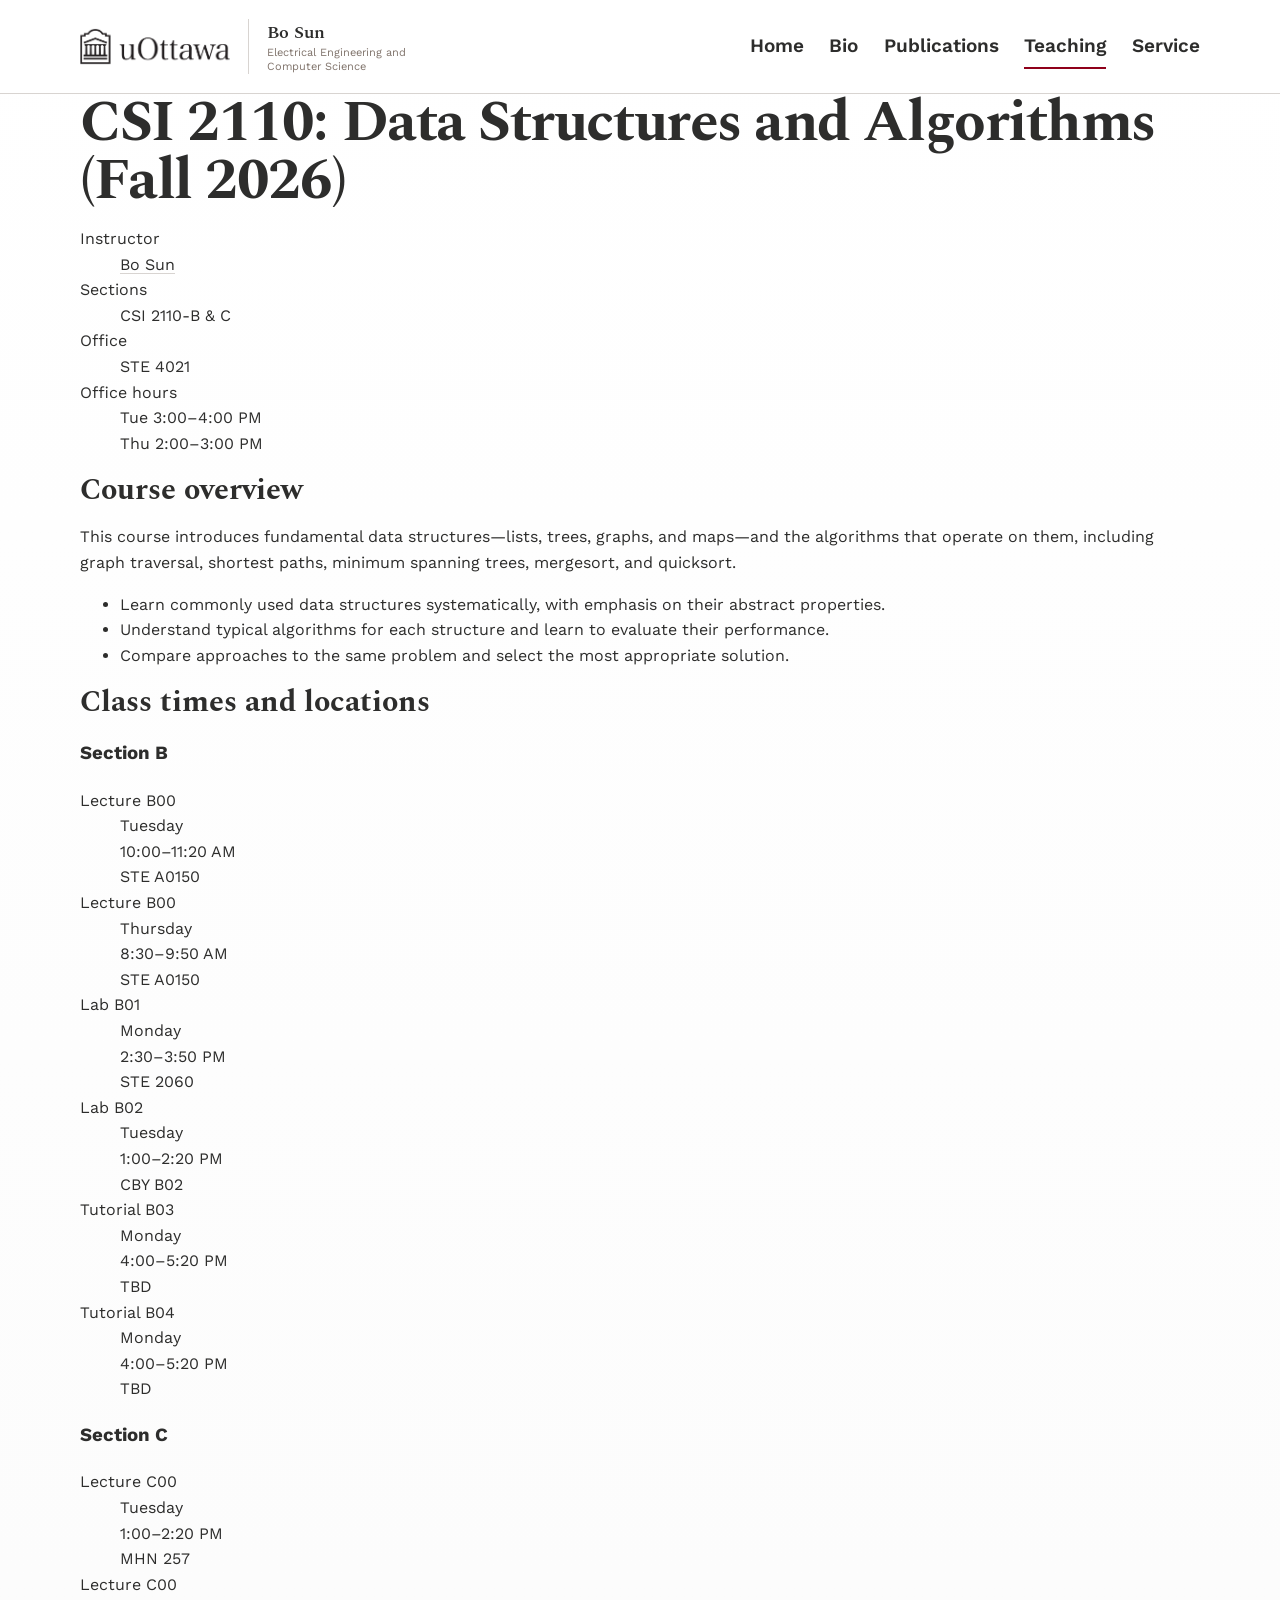
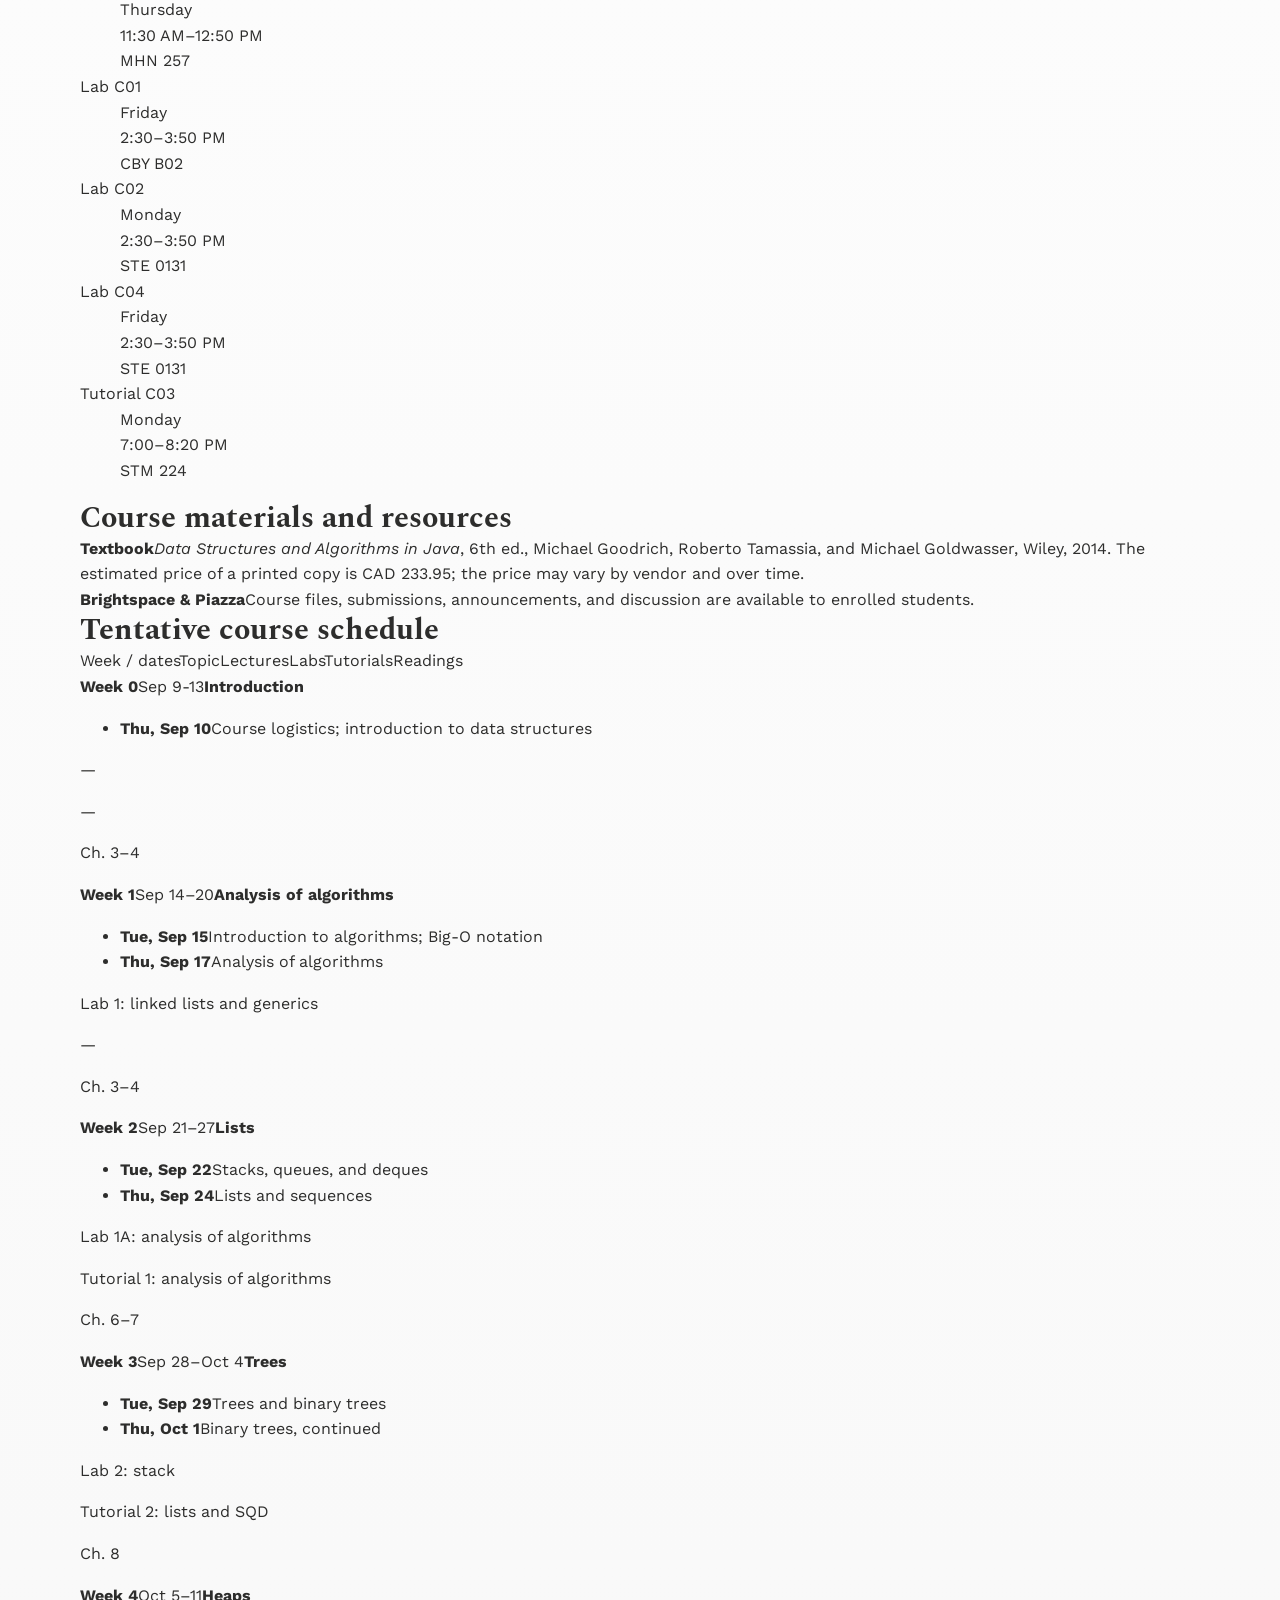
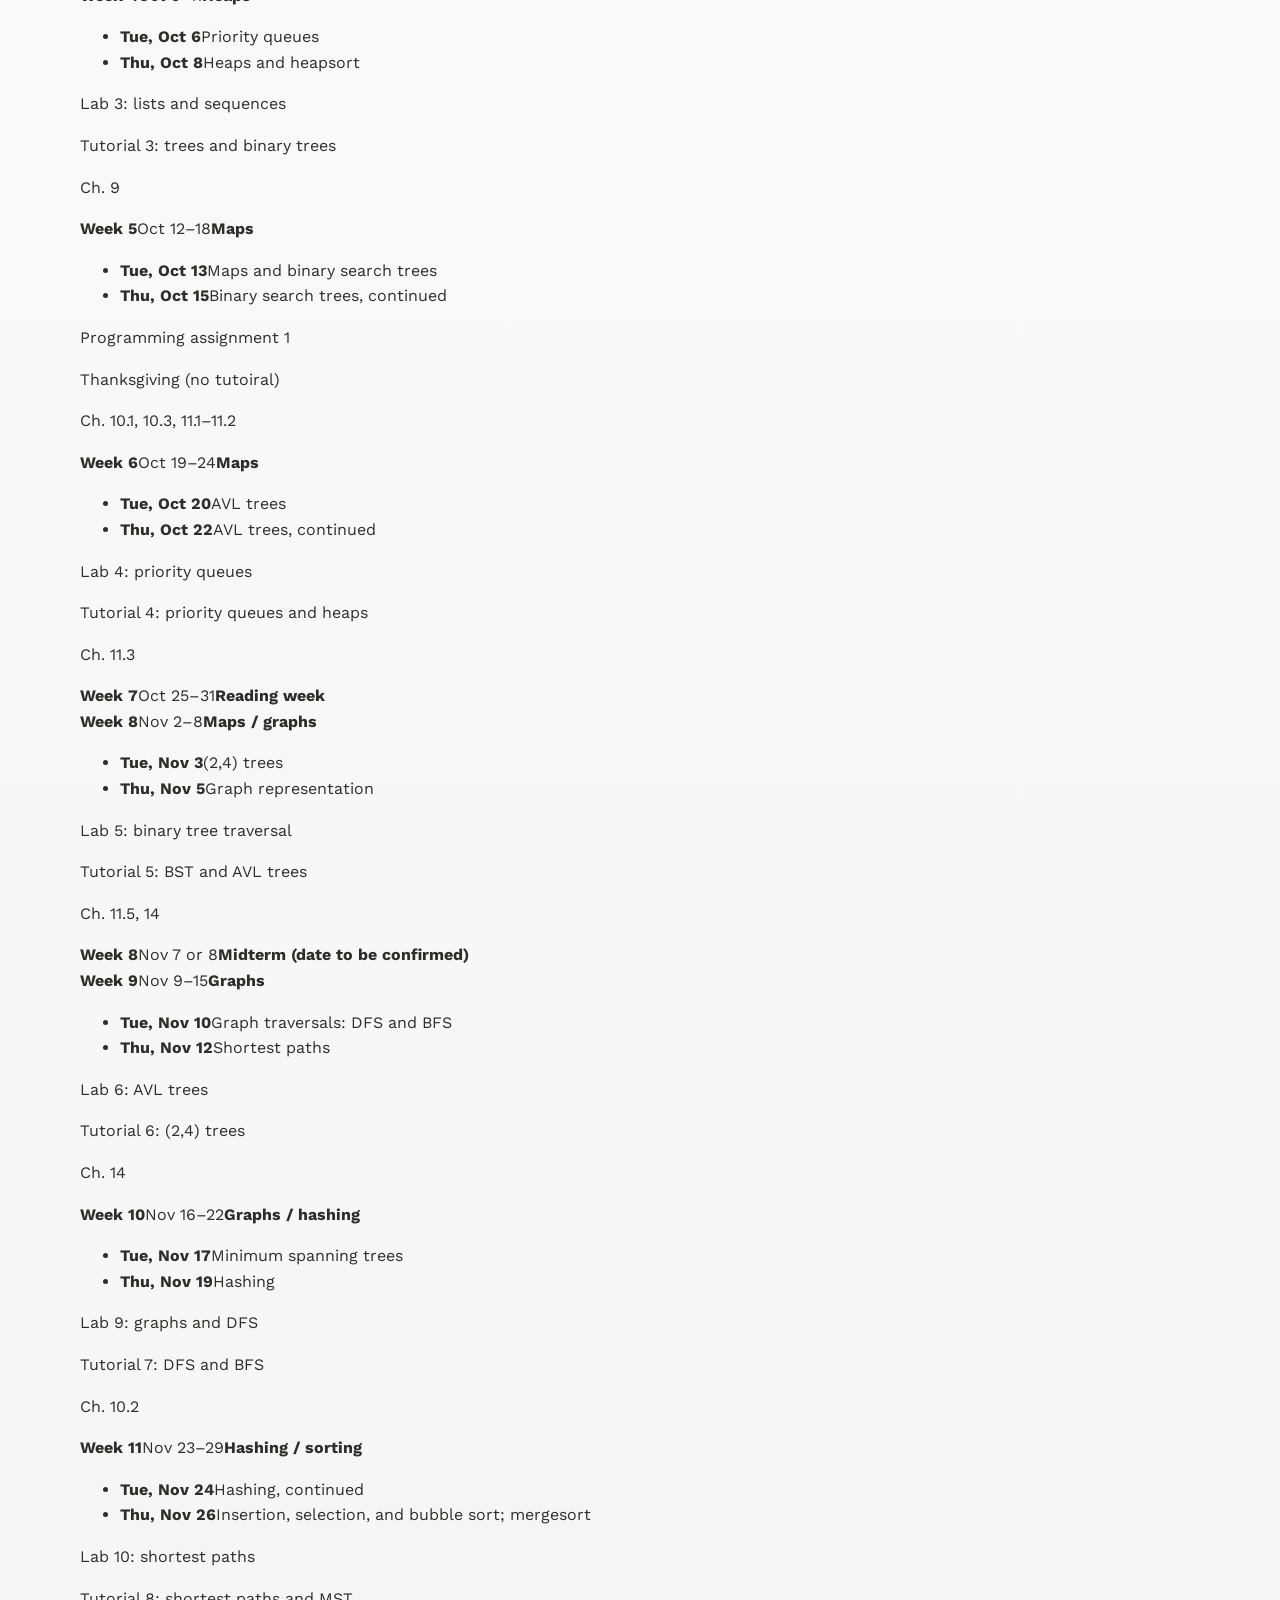
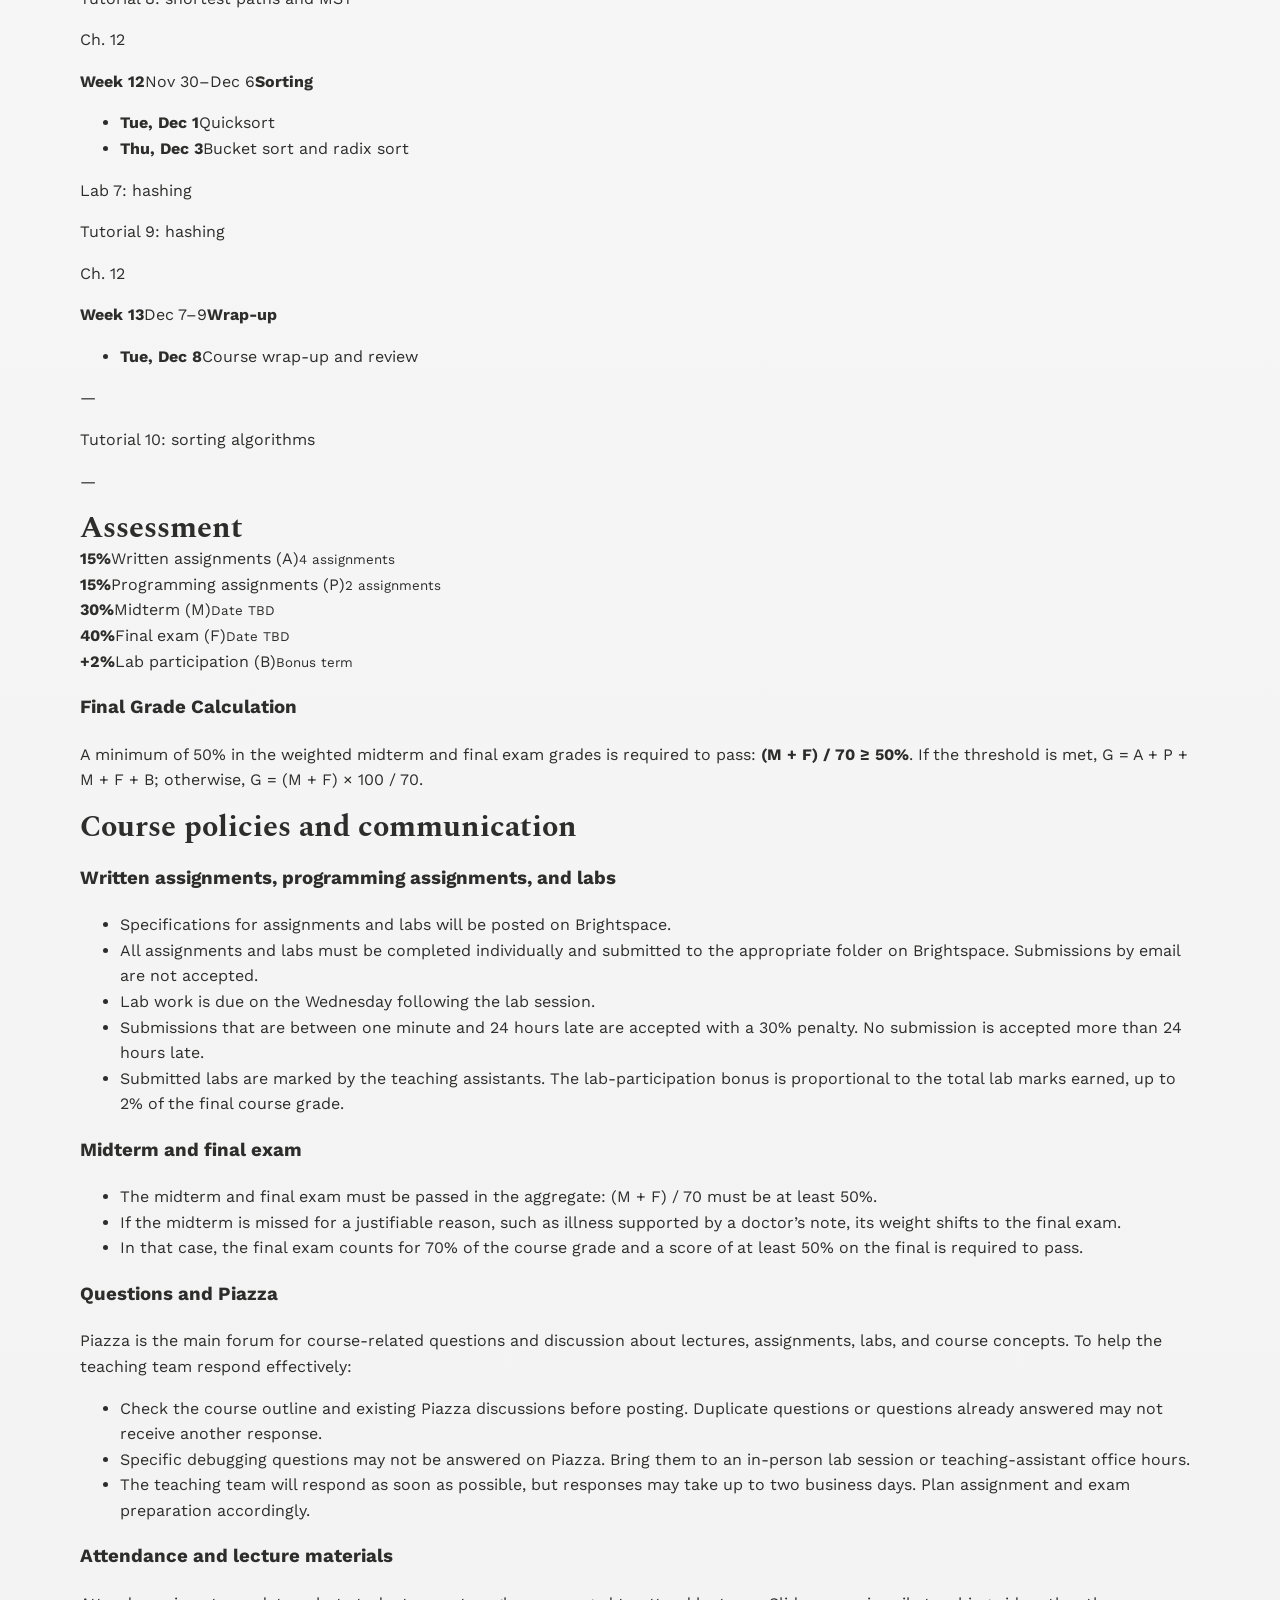
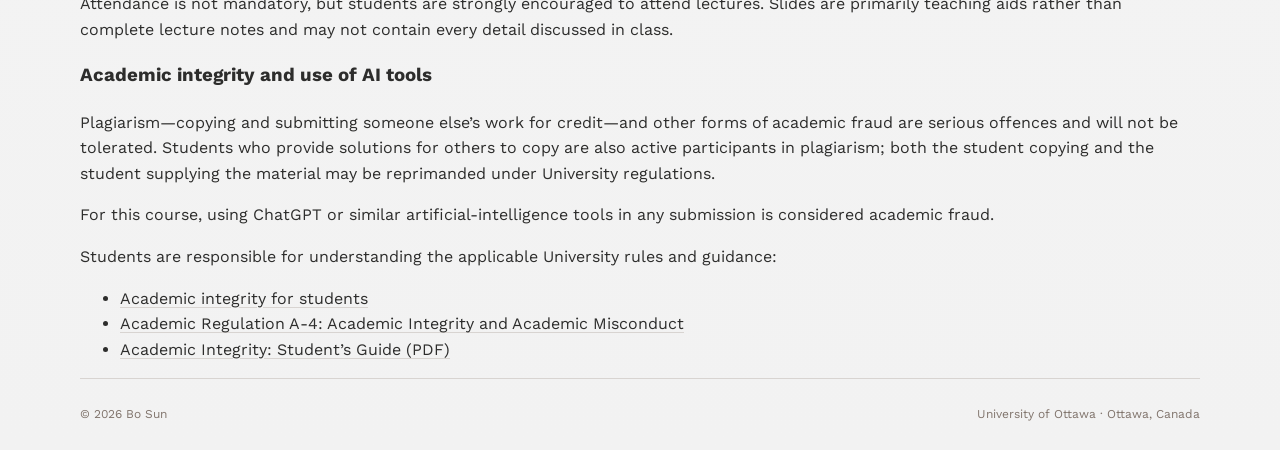
==== csi2110-fall-2026.html @ 967cd63d "course update" ====
<!doctype html>
<html lang="en">
<head>
  <meta charset="utf-8"><meta name="viewport" content="width=device-width, initial-scale=1">
  <meta name="description" content="Course syllabus and schedule for CSI 2110: Data Structures and Algorithms, Fall 2026, taught by Bo Sun at the University of Ottawa.">
  <title>CSI 2110 — Fall 2026 | Bo Sun</title><link rel="stylesheet" href="site.css"><script src="site.js" defer></script>
</head>
<body>
  <a class="skip-link" href="#main">Skip to content</a>
  <header class="site-header">
    <a class="identity" href="index.html" aria-label="Bo Sun homepage"><img class="university-logo" src="image/uottawa-logo.png" alt="University of Ottawa"><span class="identity-text"><strong>Bo Sun</strong><span>Electrical Engineering and Computer Science</span></span></a>
    <button class="menu-toggle" type="button" aria-expanded="false" aria-controls="site-nav"><span></span><span></span><span class="sr-only">Toggle navigation</span></button>
    <nav id="site-nav" aria-label="Main navigation"><a href="index.html">Home</a><a href="bio.html">Bio</a><a href="publications.html">Publications</a><a class="current" href="teaching.html">Teaching</a><a href="service.html">Service</a></nav>
  </header>
  <main id="main" class="course-page">
    <header class="course-hero">
      <div><h1>CSI 2110: Data Structures and Algorithms (Fall 2026)</h1></div>
      <dl class="course-facts"><div><dt>Instructor</dt><dd><a href="mailto:bo.sun@uottawa.ca">Bo Sun</a></dd></div><div><dt>Sections</dt><dd>CSI 2110-B &amp; C</dd></div><div><dt>Office</dt><dd>STE 4021</dd></div><div><dt>Office hours</dt><dd>Tue 3:00–4:00 PM<br>Thu 2:00–3:00 PM</dd></div></dl>
    </header>
    <div class="course-layout">
      <div class="course-content">
        <section id="overview" class="syllabus-section"><h2>Course overview</h2><p>This course introduces fundamental data structures—lists, trees, graphs, and maps—and the algorithms that operate on them, including graph traversal, shortest paths, minimum spanning trees, mergesort, and quicksort.</p><ul class="course-outcomes"><li>Learn commonly used data structures systematically, with emphasis on their abstract properties.</li><li>Understand typical algorithms for each structure and learn to evaluate their performance.</li><li>Compare approaches to the same problem and select the most appropriate solution.</li></ul></section>
        <section id="meetings" class="syllabus-section"><h2>Class times and locations</h2><div class="meeting-list">
          <article><h3>Section B</h3><dl>
            <div><dt>Lecture B00</dt><dd>Tuesday</dd><dd>10:00–11:20 AM</dd><dd>STE A0150</dd></div>
            <div><dt>Lecture B00</dt><dd>Thursday</dd><dd>8:30–9:50 AM</dd><dd>STE A0150</dd></div>
            <div><dt>Lab B01</dt><dd>Monday</dd><dd>2:30–3:50 PM</dd><dd>STE 2060</dd></div>
            <div><dt>Lab B02</dt><dd>Tuesday</dd><dd>1:00–2:20 PM</dd><dd>CBY B02</dd></div>
            <div><dt>Tutorial B03</dt><dd>Monday</dd><dd>4:00–5:20 PM</dd><dd>TBD</dd></div>
            <div><dt>Tutorial B04</dt><dd>Monday</dd><dd>4:00–5:20 PM</dd><dd>TBD</dd></div>
          </dl></article>
          <article><h3>Section C</h3><dl>
            <div><dt>Lecture C00</dt><dd>Tuesday</dd><dd>1:00–2:20 PM</dd><dd>MHN 257</dd></div>
            <div><dt>Lecture C00</dt><dd>Thursday</dd><dd>11:30 AM–12:50 PM</dd><dd>MHN 257</dd></div>
            <div><dt>Lab C01</dt><dd>Friday</dd><dd>2:30–3:50 PM</dd><dd>CBY B02</dd></div>
            <div><dt>Lab C02</dt><dd>Monday</dd><dd>2:30–3:50 PM</dd><dd>STE 0131</dd></div>
            <div><dt>Lab C04</dt><dd>Friday</dd><dd>2:30–3:50 PM</dd><dd>STE 0131</dd></div>
            <div><dt>Tutorial C03</dt><dd>Monday</dd><dd>7:00–8:20 PM</dd><dd>STM 224</dd></div>
          </dl></article>
        </div></section>
        <section id="resources" class="syllabus-section resource-section"><h2>Course materials and resources</h2><div class="resource-cards"><div><strong>Textbook</strong><span><em>Data Structures and Algorithms in Java</em>, 6th ed., Michael Goodrich, Roberto Tamassia, and Michael Goldwasser, Wiley, 2014. The estimated price of a printed copy is CAD 233.95; the price may vary by vendor and over time.</span></div><div><strong>Brightspace &amp; Piazza</strong><span>Course files, submissions, announcements, and discussion are available to enrolled students.</span></div></div></section>
        <section id="schedule" class="syllabus-section"><h2>Tentative course schedule</h2><div class="schedule-table" role="table" aria-label="Tentative course schedule">
          <div class="schedule-head" role="row"><span>Week / dates</span><span>Topic</span><span>Lectures</span><span>Labs</span><span>Tutorials</span><span>Readings</span></div>
          <div class="schedule-row"><time><strong>Week 0</strong>Sep 9-13</time><strong>Introduction</strong><ul class="lecture-list"><li><b>Thu, Sep 10</b>Course logistics; introduction to data structures</li></ul><p>—</p><p>—</p><p>Ch. 3–4</p></div>
          <div class="schedule-row"><time><strong>Week 1</strong>Sep 14–20</time><strong>Analysis of algorithms</strong><ul class="lecture-list"><li><b>Tue, Sep 15</b>Introduction to algorithms; Big-O notation</li><li><b>Thu, Sep 17</b>Analysis of algorithms</li></ul><p>Lab 1: linked lists and generics</p><p>—</p><p>Ch. 3–4</p></div>
          <div class="schedule-row"><time><strong>Week 2</strong>Sep 21–27</time><strong>Lists</strong><ul class="lecture-list"><li><b>Tue, Sep 22</b>Stacks, queues, and deques</li><li><b>Thu, Sep 24</b>Lists and sequences</li></ul><p>Lab 1A: analysis of algorithms</p><p>Tutorial 1: analysis of algorithms</p><p>Ch. 6–7</p></div>
          <div class="schedule-row"><time><strong>Week 3</strong>Sep 28–Oct 4</time><strong>Trees</strong><ul class="lecture-list"><li><b>Tue, Sep 29</b>Trees and binary trees</li><li><b>Thu, Oct 1</b>Binary trees, continued</li></ul><p>Lab 2: stack</p><p>Tutorial 2: lists and SQD</p><p>Ch. 8</p></div>
          <div class="schedule-row"><time><strong>Week 4</strong>Oct 5–11</time><strong>Heaps</strong><ul class="lecture-list"><li><b>Tue, Oct 6</b>Priority queues</li><li><b>Thu, Oct 8</b>Heaps and heapsort</li></ul><p>Lab 3: lists and sequences</p><p>Tutorial 3: trees and binary trees</p><p>Ch. 9</p></div>
          <div class="schedule-row"><time><strong>Week 5</strong>Oct 12–18</time><strong>Maps</strong><ul class="lecture-list"><li><b>Tue, Oct 13</b>Maps and binary search trees</li><li><b>Thu, Oct 15</b>Binary search trees, continued</li></ul><p>Programming assignment 1</p><p class="holiday">Thanksgiving (no tutoiral)</p><p>Ch. 10.1, 10.3, 11.1–11.2</p></div>
          <div class="schedule-row"><time><strong>Week 6</strong>Oct 19–24</time><strong>Maps</strong><ul class="lecture-list"><li><b>Tue, Oct 20</b>AVL trees</li><li><b>Thu, Oct 22</b>AVL trees, continued</li></ul><p>Lab 4: priority queues</p><p>Tutorial 4: priority queues and heaps</p><p>Ch. 11.3</p></div>
          <div class="schedule-break"><span><strong>Week 7</strong>Oct 25–31</span><strong>Reading week</strong></div>
          <div class="schedule-row"><time><strong>Week 8</strong>Nov 2–8</time><strong>Maps / graphs</strong><ul class="lecture-list"><li><b>Tue, Nov 3</b>(2,4) trees</li><li><b>Thu, Nov 5</b>Graph representation</li></ul><p>Lab 5: binary tree traversal</p><p>Tutorial 5: BST and AVL trees</p><p>Ch. 11.5, 14</p></div>
          <div class="schedule-break assessment-break"><span><strong>Week 8</strong>Nov 7 or 8</span><strong>Midterm (date to be confirmed)</strong></div>
          <div class="schedule-row"><time><strong>Week 9</strong>Nov 9–15</time><strong>Graphs</strong><ul class="lecture-list"><li><b>Tue, Nov 10</b>Graph traversals: DFS and BFS</li><li><b>Thu, Nov 12</b>Shortest paths</li></ul><p>Lab 6: AVL trees</p><p>Tutorial 6: (2,4) trees</p><p>Ch. 14</p></div>
          <div class="schedule-row"><time><strong>Week 10</strong>Nov 16–22</time><strong>Graphs / hashing</strong><ul class="lecture-list"><li><b>Tue, Nov 17</b>Minimum spanning trees</li><li><b>Thu, Nov 19</b>Hashing</li></ul><p>Lab 9: graphs and DFS</p><p>Tutorial 7: DFS and BFS</p><p>Ch. 10.2</p></div>
          <div class="schedule-row"><time><strong>Week 11</strong>Nov 23–29</time><strong>Hashing / sorting</strong><ul class="lecture-list"><li><b>Tue, Nov 24</b>Hashing, continued</li><li><b>Thu, Nov 26</b>Insertion, selection, and bubble sort; mergesort</li></ul><p>Lab 10: shortest paths</p><p>Tutorial 8: shortest paths and MST</p><p>Ch. 12</p></div>
          <div class="schedule-row"><time><strong>Week 12</strong>Nov 30–Dec 6</time><strong>Sorting</strong><ul class="lecture-list"><li><b>Tue, Dec 1</b>Quicksort</li><li><b>Thu, Dec 3</b>Bucket sort and radix sort</li></ul><p>Lab 7: hashing</p><p>Tutorial 9: hashing</p><p>Ch. 12</p></div>
          <div class="schedule-row"><time><strong>Week 13</strong>Dec 7–9</time><strong>Wrap-up</strong><ul class="lecture-list"><li><b>Tue, Dec 8</b>Course wrap-up and review</li></ul><p>—</p><p>Tutorial 10: sorting algorithms</p><p>—</p></div>
        </div></section>
        <section id="assessment" class="syllabus-section"><h2>Assessment</h2><div class="grade-grid"><div><strong>15%</strong><span>Written assignments (A)</span><small>4 assignments</small></div><div><strong>15%</strong><span>Programming assignments (P)</span><small>2 assignments</small></div><div><strong>30%</strong><span>Midterm (M)</span><small>Date TBD</small></div><div><strong>40%</strong><span>Final exam (F)</span><small>Date TBD</small></div><div class="bonus"><strong>+2%</strong><span>Lab participation (B)</span><small>Bonus term</small></div></div><div class="callout"><h3>Final Grade Calculation</h3><p>A minimum of 50% in the weighted midterm and final exam grades is required to pass: <strong>(M + F) / 70 ≥ 50%</strong>. If the threshold is met, G = A + P + M + F + B; otherwise, G = (M + F) × 100 / 70.</p></div></section>
        <section id="policies" class="syllabus-section"><h2>Course policies and communication</h2><div class="policy-list">
          <div><h3>Written assignments, programming assignments, and labs</h3><ul><li>Specifications for assignments and labs will be posted on Brightspace.</li><li>All assignments and labs must be completed individually and submitted to the appropriate folder on Brightspace. Submissions by email are not accepted.</li><li>Lab work is due on the Wednesday following the lab session.</li><li>Submissions that are between one minute and 24 hours late are accepted with a 30% penalty. No submission is accepted more than 24 hours late.</li><li>Submitted labs are marked by the teaching assistants. The lab-participation bonus is proportional to the total lab marks earned, up to 2% of the final course grade.</li></ul></div>
          <div><h3>Midterm and final exam</h3><ul><li>The midterm and final exam must be passed in the aggregate: (M + F) / 70 must be at least 50%.</li><li>If the midterm is missed for a justifiable reason, such as illness supported by a doctor’s note, its weight shifts to the final exam.</li><li>In that case, the final exam counts for 70% of the course grade and a score of at least 50% on the final is required to pass.</li></ul></div>
          <div><h3>Questions and Piazza</h3><p>Piazza is the main forum for course-related questions and discussion about lectures, assignments, labs, and course concepts. To help the teaching team respond effectively:</p><ul><li>Check the course outline and existing Piazza discussions before posting. Duplicate questions or questions already answered may not receive another response.</li><li>Specific debugging questions may not be answered on Piazza. Bring them to an in-person lab session or teaching-assistant office hours.</li><li>The teaching team will respond as soon as possible, but responses may take up to two business days. Plan assignment and exam preparation accordingly.</li></ul></div>
          <div><h3>Attendance and lecture materials</h3><p>Attendance is not mandatory, but students are strongly encouraged to attend lectures. Slides are primarily teaching aids rather than complete lecture notes and may not contain every detail discussed in class.</p></div>
          <div><h3>Academic integrity and use of AI tools</h3><p>Plagiarism—copying and submitting someone else’s work for credit—and other forms of academic fraud are serious offences and will not be tolerated. Students who provide solutions for others to copy are also active participants in plagiarism; both the student copying and the student supplying the material may be reprimanded under University regulations.</p><p>For this course, using ChatGPT or similar artificial-intelligence tools in any submission is considered academic fraud.</p><p>Students are responsible for understanding the applicable University rules and guidance:</p><ul class="policy-links"><li><a href="https://www.uottawa.ca/study/academic-integrity">Academic integrity for students</a></li><li><a href="https://www.uottawa.ca/about-us/leadership-governance/policies-regulations/a-4-academic-integrity-academic-misconduct">Academic Regulation A-4: Academic Integrity and Academic Misconduct</a></li><li><a href="https://www.uottawa.ca/faculty-law/sites/g/files/bhrskd406/files/2022-06/academic-integrity-students-guide.pdf">Academic Integrity: Student’s Guide (PDF)</a></li></ul></div>
        </div></section>
      </div>
    </div>
  </main>
  <footer><p>&copy; <span id="year">2026</span> Bo Sun</p><p>University of Ottawa &middot; Ottawa, Canada</p></footer>
</body></html>
---- site.css ----
@import url('https://fonts.googleapis.com/css2?family=Spectral:wght@500;600&family=Work+Sans:wght@400;500;600;700&display=swap');

:root {
  --garnet: #8f001a;
  --garnet-dark: #6f0014;
  --charcoal: #2d2d2c;
  --warm-grey: #80746c;
  --polar-grey: #f2f2f2;
  --line: #d8d4d1;
  --paper: #ffffff;
  --max: 1120px;
  --sans: "Work Sans", Arial, sans-serif;
  --serif: "Spectral", Georgia, serif;
}

* { box-sizing: border-box; }
html { scroll-behavior: smooth; }
body { margin: 0; color: var(--charcoal); background: linear-gradient(180deg, #fff 0%, var(--polar-grey) 100%); font: 400 16px/1.6 var(--sans); }
a { color: var(--garnet); text-underline-offset: 3px; }
main a, footer a { color: inherit; text-decoration-color: var(--line); transition: color .16s, text-decoration-color .16s; }
main a:hover, main a:focus-visible, footer a:hover, footer a:focus-visible { color: var(--garnet); text-decoration-color: var(--garnet); }
img { display: block; max-width: 100%; }
.sr-only { position: absolute; width: 1px; height: 1px; margin: -1px; overflow: hidden; clip: rect(0,0,0,0); white-space: nowrap; }
.skip-link { position: fixed; z-index: 100; top: -100px; left: 16px; padding: 10px 16px; color: white; background: var(--charcoal); }
.skip-link:focus { top: 16px; }

.site-header { position: relative; min-height: 94px; padding: 0 max(22px, calc((100% - var(--max)) / 2)); display: flex; align-items: center; justify-content: space-between; gap: 34px; background: var(--paper); border-bottom: 1px solid var(--line); }
.identity { min-width: 310px; display: flex; align-items: center; gap: 18px; color: var(--charcoal); text-decoration: none; }
.university-logo { width: 150px; height: auto; flex: 0 0 150px; }
.identity-text { padding-left: 18px; display: flex; flex-direction: column; line-height: 1.25; border-left: 1px solid var(--line); }
.identity-text strong { font: 600 18px var(--serif); }
.identity-text span { max-width: 190px; color: var(--warm-grey); font-size: 11px; }
nav { display: flex; align-items: center; gap: clamp(16px, 2vw, 30px); }
nav a { position: relative; padding: 9px 0; color: var(--charcoal); font-size: 19px; font-weight: 600; text-decoration: none; white-space: nowrap; }
nav a::after { position: absolute; right: 0; bottom: 2px; left: 0; height: 2px; content: ""; background: var(--garnet); transform: scaleX(0); transition: transform .18s ease; }
nav a:hover::after, nav a:focus-visible::after, nav a.current::after { transform: scaleX(1); }
.menu-toggle { display: none; border: 0; background: transparent; }
.menu-toggle > span:not(.sr-only) { display: block; width: 25px; height: 2px; margin: 7px 0; background: var(--charcoal); transition: transform .18s; }

main { width: min(var(--max), calc(100% - 44px)); margin: auto; }
.profile-section { padding: clamp(40px, 5.5vw, 58px) 0 44px; display: grid; grid-template-columns: minmax(240px, .72fr) minmax(360px, 1.28fr); gap: clamp(34px, 5vw, 60px); align-items: center; }
.profile-photo-wrap { width: 76%; max-width: 285px; margin: auto; aspect-ratio: 4/5; overflow: hidden; border-radius: 8px; box-shadow: 0 18px 36px rgba(45,45,44,.14); }
.profile-photo { width: 100%; height: 100%; object-fit: cover; object-position: 50% 32%; }
.eyebrow { margin: 0 0 8px; color: var(--garnet); font-size: 12px; font-weight: 700; letter-spacing: .09em; text-transform: uppercase; }
h1, h2, h3, p { overflow-wrap: break-word; }
h1, h2 { color: var(--charcoal); font-family: var(--serif); }
h1 { margin: 0; font-size: clamp(42px, 5vw, 58px); line-height: 1; letter-spacing: -.025em; }
.profile-intro h1 { font-size: 34px; line-height: 1.2; }
.role { margin: 16px 0 24px; color: var(--charcoal); font-size: 19px; font-weight: 600; line-height: 1.45; }
.affiliation-extra { display: block; margin-top: 8px; }
.profile-intro > p:not(.eyebrow):not(.role) { max-width: 680px; margin: 0 0 14px; color: #4e5351; font-size: 17px; }
.profile-links { display: grid; gap: 8px; font-size: 18px; font-weight: 600; line-height: 1.45; }
.profile-detail { display: grid; grid-template-columns: 138px minmax(0, 1fr); align-items: baseline; gap: 12px; color: var(--charcoal); }
.profile-detail strong { color: inherit; font-size: inherit; font-weight: inherit; letter-spacing: normal; text-transform: none; }
.scholar-link { font-weight: inherit; white-space: nowrap; }
.email-text { color: var(--warm-grey); }

.home-section { padding: 38px 0 42px; border-top: 1px solid var(--line); }
.section-title-row { margin-bottom: 22px; display: flex; align-items: flex-end; justify-content: space-between; gap: 24px; }
h2 { margin: 0; font-size: clamp(24px, 2.5vw, 30px); line-height: 1.2; }
.section-lede { max-width: 760px; margin: 12px 0 0; color: #4e5351; font-size: 17px; }
.section-more { font-size: 14px; font-weight: 600; white-space: nowrap; }
.research-summary { max-width: 860px; color: #4e5351; font-size: 17px; }
.research-summary p { margin: 0; }
.research-summary p + p { margin-top: 14px; }
.opening-section { padding-top: 34px; padding-bottom: 38px; }
.opening-card { max-width: 860px; padding: 22px 24px; background: #f7e9ec; border-left: 4px solid var(--garnet); }
.opening-card p { margin: 0; color: #3e403f; font-size: 16px; }
.interest-grid { display: grid; grid-template-columns: repeat(3, 1fr); gap: 20px; }
.interest-grid article { padding: 24px; background: rgba(255,255,255,.82); border: 1px solid var(--line); border-radius: 8px; }
.interest-grid article > span { color: var(--garnet); font-size: 12px; font-weight: 700; }
.interest-grid h3 { margin: 0 0 10px; font: 600 18px/1.3 var(--serif); }
.interest-grid p { margin: 0; color: #5d6461; font-size: 14px; }

.selected-publications { margin: 0; padding: 0; list-style: none; }
.selected-publications li { padding: 18px 0; display: grid; grid-template-columns: 145px 1fr; gap: 24px; align-items: start; border-top: 1px solid var(--line); }
.selected-publications li:last-child { border-bottom: 1px solid var(--line); }
.venue { padding: 5px 9px; display: inline-block; justify-self: start; color: white; background: var(--garnet); border-radius: 4px; font-size: 12px; font-weight: 700; }
.selected-publications h3 { margin: 0 0 4px; font: 600 17px/1.4 var(--serif); }
.selected-publications p { margin: 0; color: var(--warm-grey); font-size: 15px; }
.selected-publications li > a { font-size: 12px; font-weight: 700; }

.page { padding: 54px 0 74px; }
.page-header { margin-bottom: 30px; }
.page-header h1 { font-size: clamp(30px, 3.5vw, 40px); }
.page-panel { padding: clamp(24px, 4vw, 42px); background: rgba(255,255,255,.9); border: 1px solid var(--line); border-radius: 8px; box-shadow: 0 14px 34px rgba(45,45,44,.06); }
.page-panel > :first-child { margin-top: 0; }
.page-panel > :last-child { margin-bottom: 0; }
.page-panel h2 { margin: 38px 0 15px; padding-bottom: 10px; font-size: 23px; border-bottom: 1px solid var(--line); }
.page-panel h3 { margin: 26px 0 8px; font: 600 18px var(--serif); }
.page-panel p, .page-panel li { color: #4e5351; }
.page-panel li + li { margin-top: 8px; }
.positions-page { max-width: 920px; }
.positions-header { max-width: 760px; margin-bottom: 40px; }
.positions-header h1 { font-size: clamp(32px, 4vw, 44px); }
.position-topics { display: grid; grid-template-columns: repeat(2, minmax(0, 1fr)); gap: 12px 30px; }
.positions-page ul li::marker { color: var(--garnet); }
.student-paths { margin: 0; padding-left: 22px; }
.resource-links { padding-left: 0; list-style: none; }
.resource-links li { padding: 10px 0; border-top: 1px solid var(--line); }
.resource-links li:last-child { border-bottom: 1px solid var(--line); }
.topic-list { display: grid; gap: 0; }
.topic { padding: 25px 0; display: grid; grid-template-columns: 58px 1fr; border-top: 1px solid var(--line); }
.topic:last-child { border-bottom: 1px solid var(--line); }
.topic > span { color: var(--garnet); font-size: 12px; font-weight: 700; }
.topic h2 { margin: 0 0 8px; padding: 0; border: 0; }
.topic p { margin: 0 0 10px; }
.research-page { max-width: var(--max); }
.research-page .page-header { max-width: 880px; margin-bottom: 42px; }
.research-overview { margin-bottom: 20px; padding: clamp(28px, 4vw, 46px); background: var(--charcoal); border-radius: 8px; }
.research-overview h2 { margin: 0 0 20px; color: white; font-size: clamp(26px, 3.2vw, 36px); }
.research-overview p { max-width: 900px; margin: 0 0 15px; color: #e5e1df; font-size: 17px; }
.research-overview p:last-child { margin-bottom: 0; }
.research-overview .eyebrow { color: #e6a8b4; font-size: 12px; }
.research-overview strong { color: white; }
.research-area { padding: clamp(38px, 5vw, 62px) 0; display: grid; grid-template-columns: 82px minmax(0, 1fr); gap: clamp(20px, 4vw, 48px); border-bottom: 1px solid var(--line); }
.research-area-number { padding-top: 7px; color: var(--garnet); font: 600 16px var(--serif); }
.research-area-content { max-width: 900px; }
.research-area-content > h2 { margin: 0 0 18px; font-size: clamp(27px, 3vw, 36px); }
.research-area-content > p { margin: 0 0 15px; color: #4e5351; font-size: 17px; }
.research-highlights { margin-top: 28px; }
.research-highlights h3 { margin: 0 0 10px; color: var(--charcoal); font: 600 16px var(--serif); }
.research-highlights ul { margin: 0; padding: 0; list-style: none; border-top: 1px solid var(--line); }
.research-highlights li { border-bottom: 1px solid var(--line); }
.research-highlights a { padding: 13px 2px; display: grid; grid-template-columns: minmax(0, 1.35fr) minmax(220px, .65fr); gap: 24px; color: var(--charcoal); text-decoration: none; }
.research-highlights a:hover strong, .research-highlights a:focus-visible strong { color: var(--garnet); }
.research-highlights strong { font-size: 15px; font-weight: 600; }
.research-highlights span { color: var(--warm-grey); font-size: 13px; }
.research-footer-link { padding: 34px 0 4px; text-align: right; }
.research-footer-link a { font-weight: 600; }
.course, .service-item { padding: 22px 0; border-top: 1px solid var(--line); }
.course:last-child, .service-item:last-child { border-bottom: 1px solid var(--line); }
.course h2, .service-item h2 { margin: 0 0 5px; padding: 0; border: 0; font-size: 20px; }
.course p, .service-item p { margin: 0; }
.service-list { margin: 10px 0 0; padding-left: 20px; }

.publication-page-list { margin: 0; padding: 0; list-style: none; }
.publication-page-list li { padding: 11px 0; border-top: 1px solid var(--line); }
.publication-page-list li:last-child { border-bottom: 1px solid var(--line); }
.publication-page-list p { margin: 0; font-size: 15px; }
.publication-page-list a { font-weight: 600; }

footer { width: min(var(--max), calc(100% - 44px)); margin: auto; padding: 26px 0; display: flex; justify-content: space-between; color: var(--warm-grey); font-size: 12px; border-top: 1px solid var(--line); }
footer p { margin: 0; }

@media (max-width: 940px) {
  .site-header { min-height: 80px; }
  .identity { min-width: 0; }
  .identity-text { display: none; }
  .menu-toggle { width: 44px; height: 44px; padding: 0; display: block; cursor: pointer; }
  .menu-toggle[aria-expanded="true"] > span:first-child { transform: translateY(4.5px) rotate(45deg); }
  .menu-toggle[aria-expanded="true"] > span:nth-child(2) { transform: translateY(-4.5px) rotate(-45deg); }
  nav { position: absolute; z-index: 20; top: 100%; right: 0; left: 0; padding: 12px 22px 20px; display: none; align-items: stretch; gap: 0; background: white; border-bottom: 1px solid var(--line); box-shadow: 0 14px 24px rgba(45,45,44,.08); }
  nav.open { display: flex; flex-direction: column; }
  nav a { padding: 10px 0; }
  nav a::after { right: auto; width: 34px; }
}

@media (max-width: 720px) {
  main, footer { width: min(100% - 30px, var(--max)); }
  .profile-section { padding-top: 28px; grid-template-columns: 1fr; gap: 32px; }
  .profile-intro { order: -1; }
  .profile-photo-wrap { width: 70%; max-width: 300px; }
  .interest-grid { grid-template-columns: 1fr; }
  .section-title-row { align-items: flex-start; flex-direction: column; gap: 10px; }
  .selected-publications li { grid-template-columns: 1fr; gap: 9px; }
  .topic { grid-template-columns: 38px 1fr; }
  .position-topics { grid-template-columns: 1fr; }
  .research-area { grid-template-columns: 38px minmax(0, 1fr); gap: 12px; }
  .research-highlights a { grid-template-columns: 1fr; gap: 3px; }
  footer { flex-direction: column; gap: 4px; }
}

@media print {
  .site-header, footer { display: none; }
  body { background: white; }
  main { width: 100%; }
  .page-panel { padding: 0; border: 0; box-shadow: none; }
}
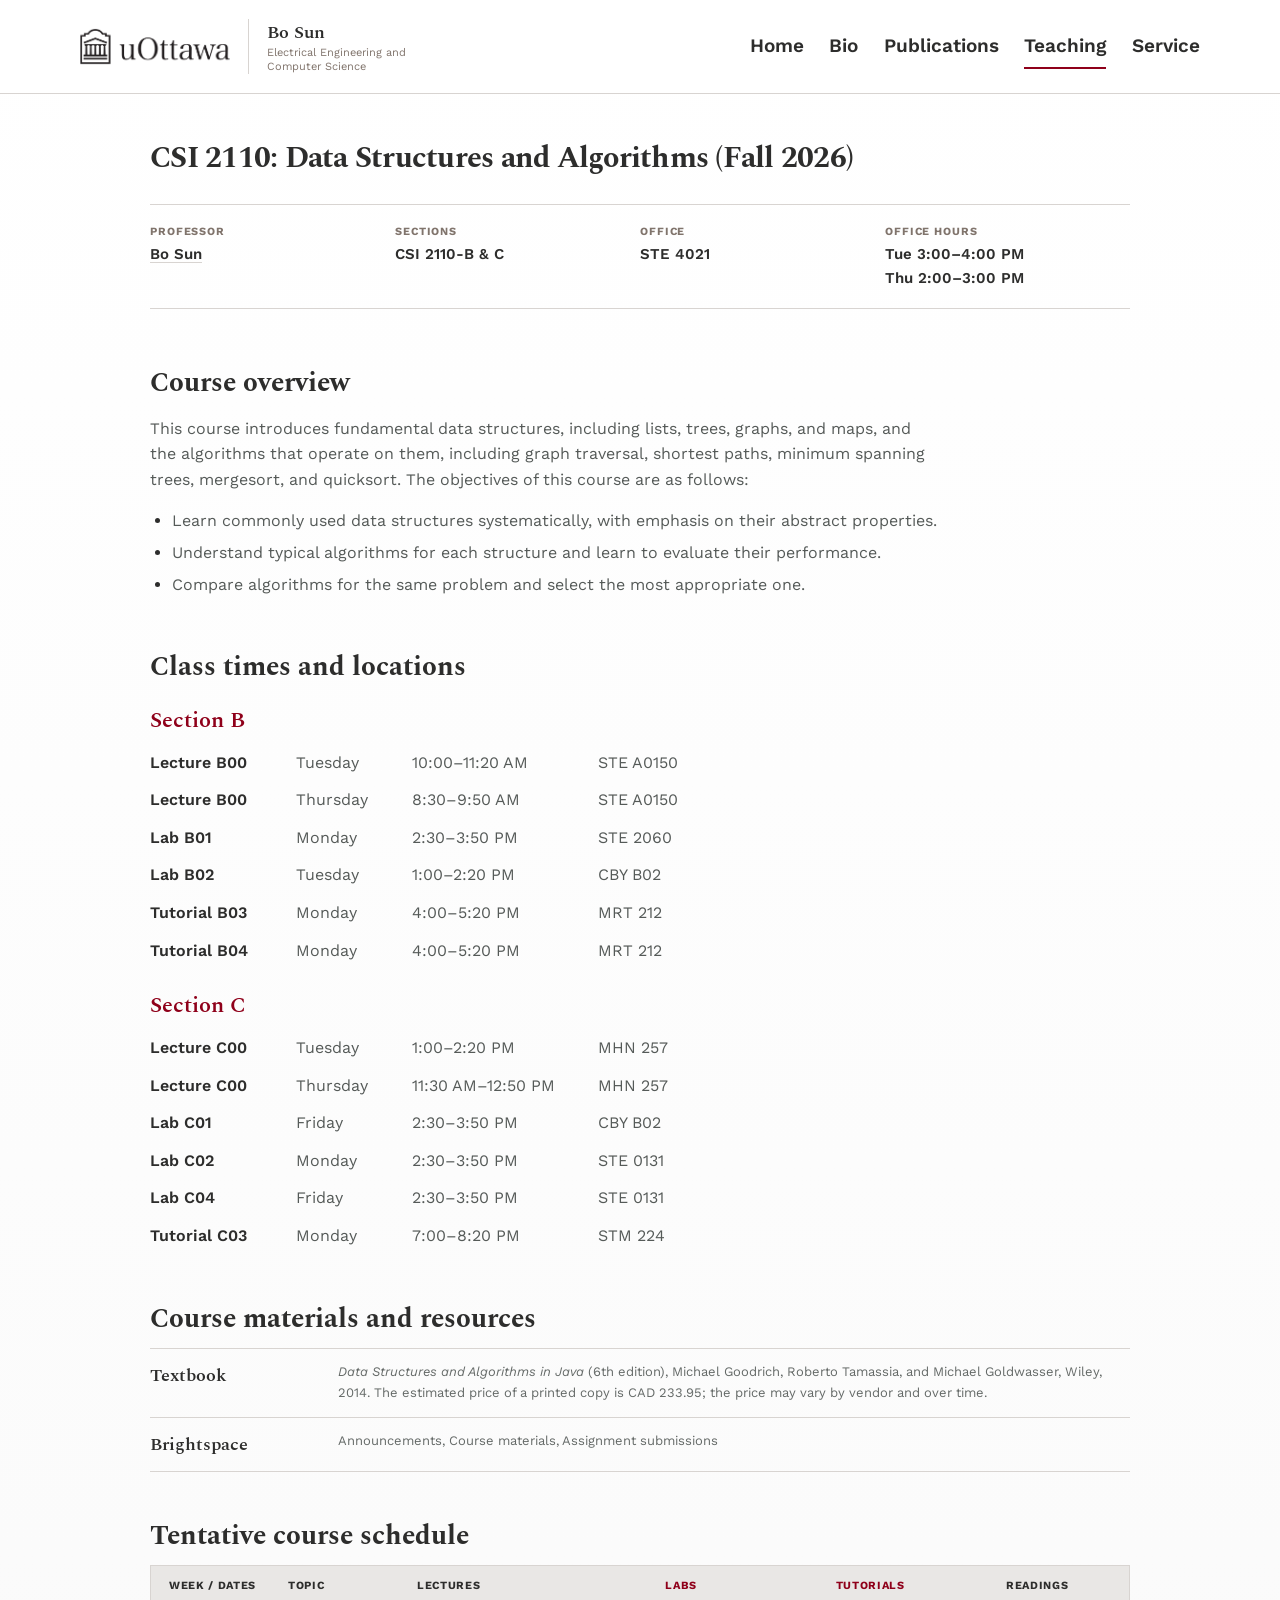
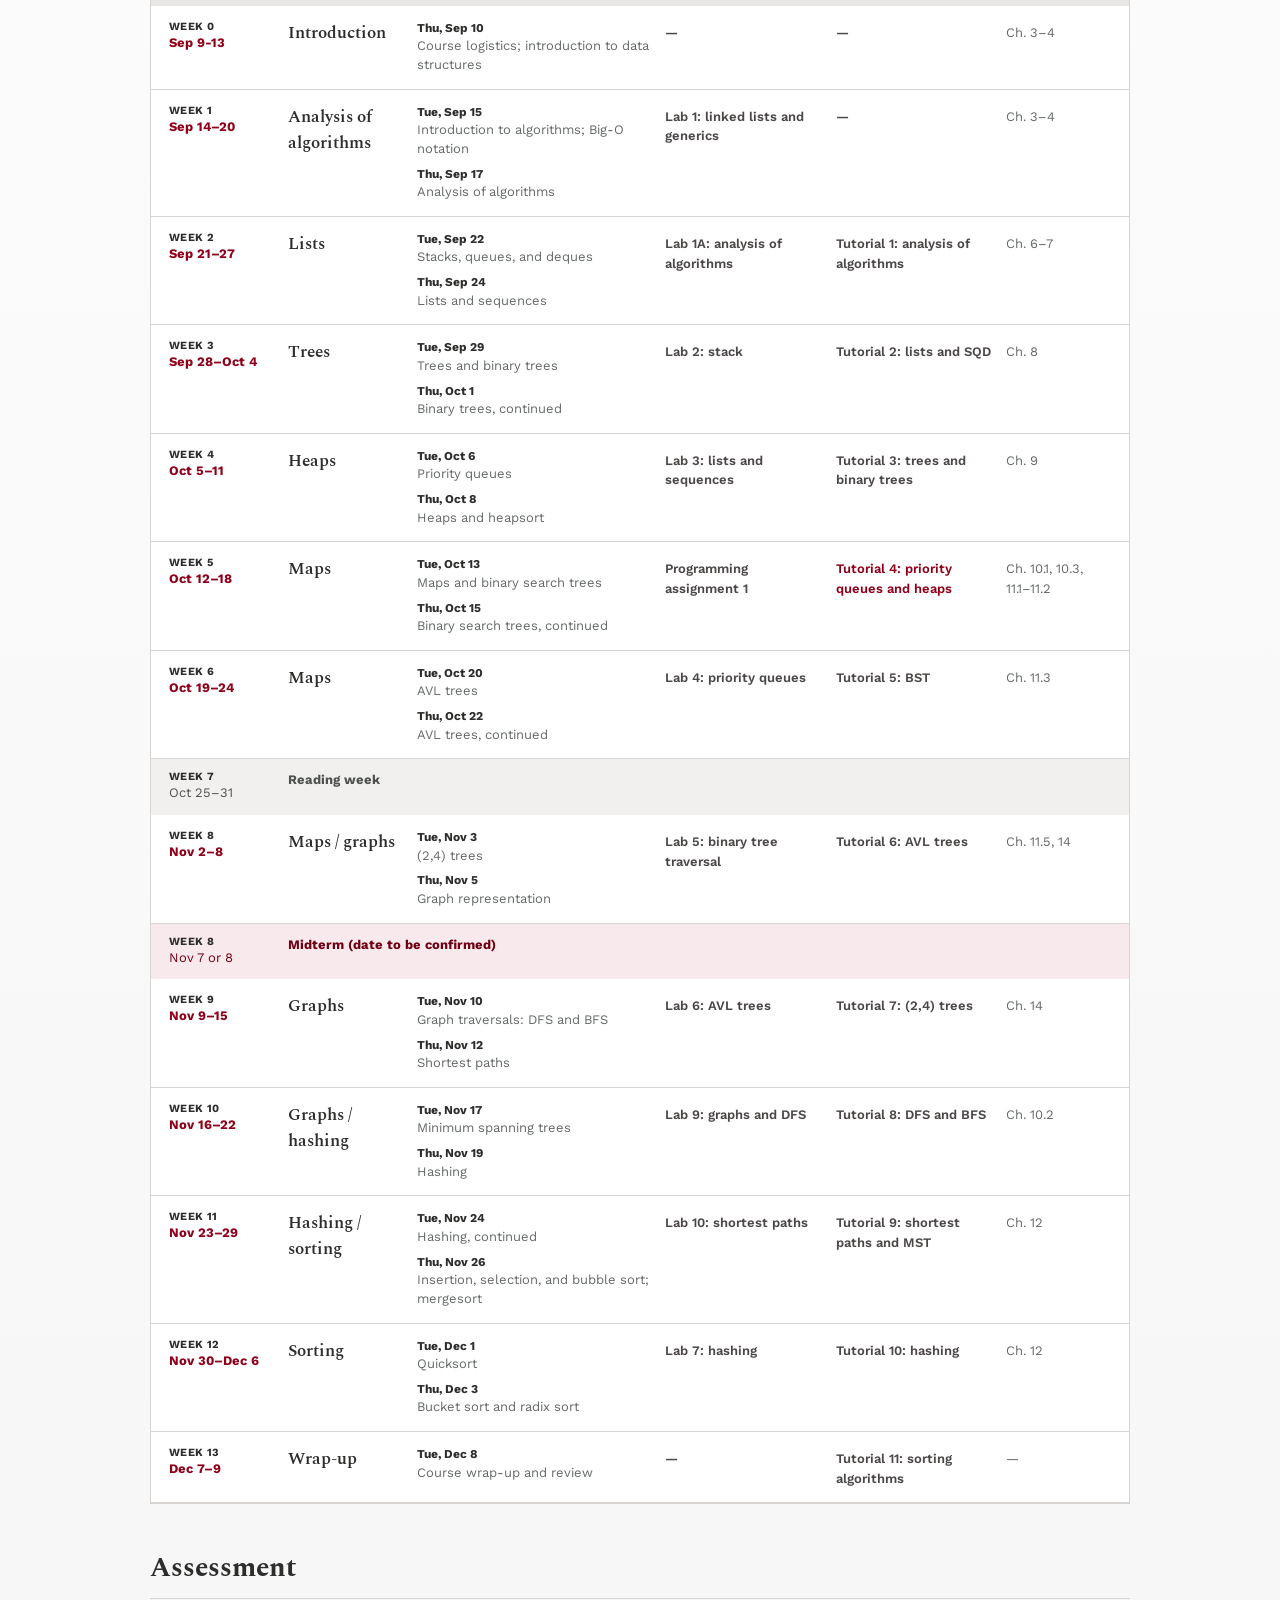
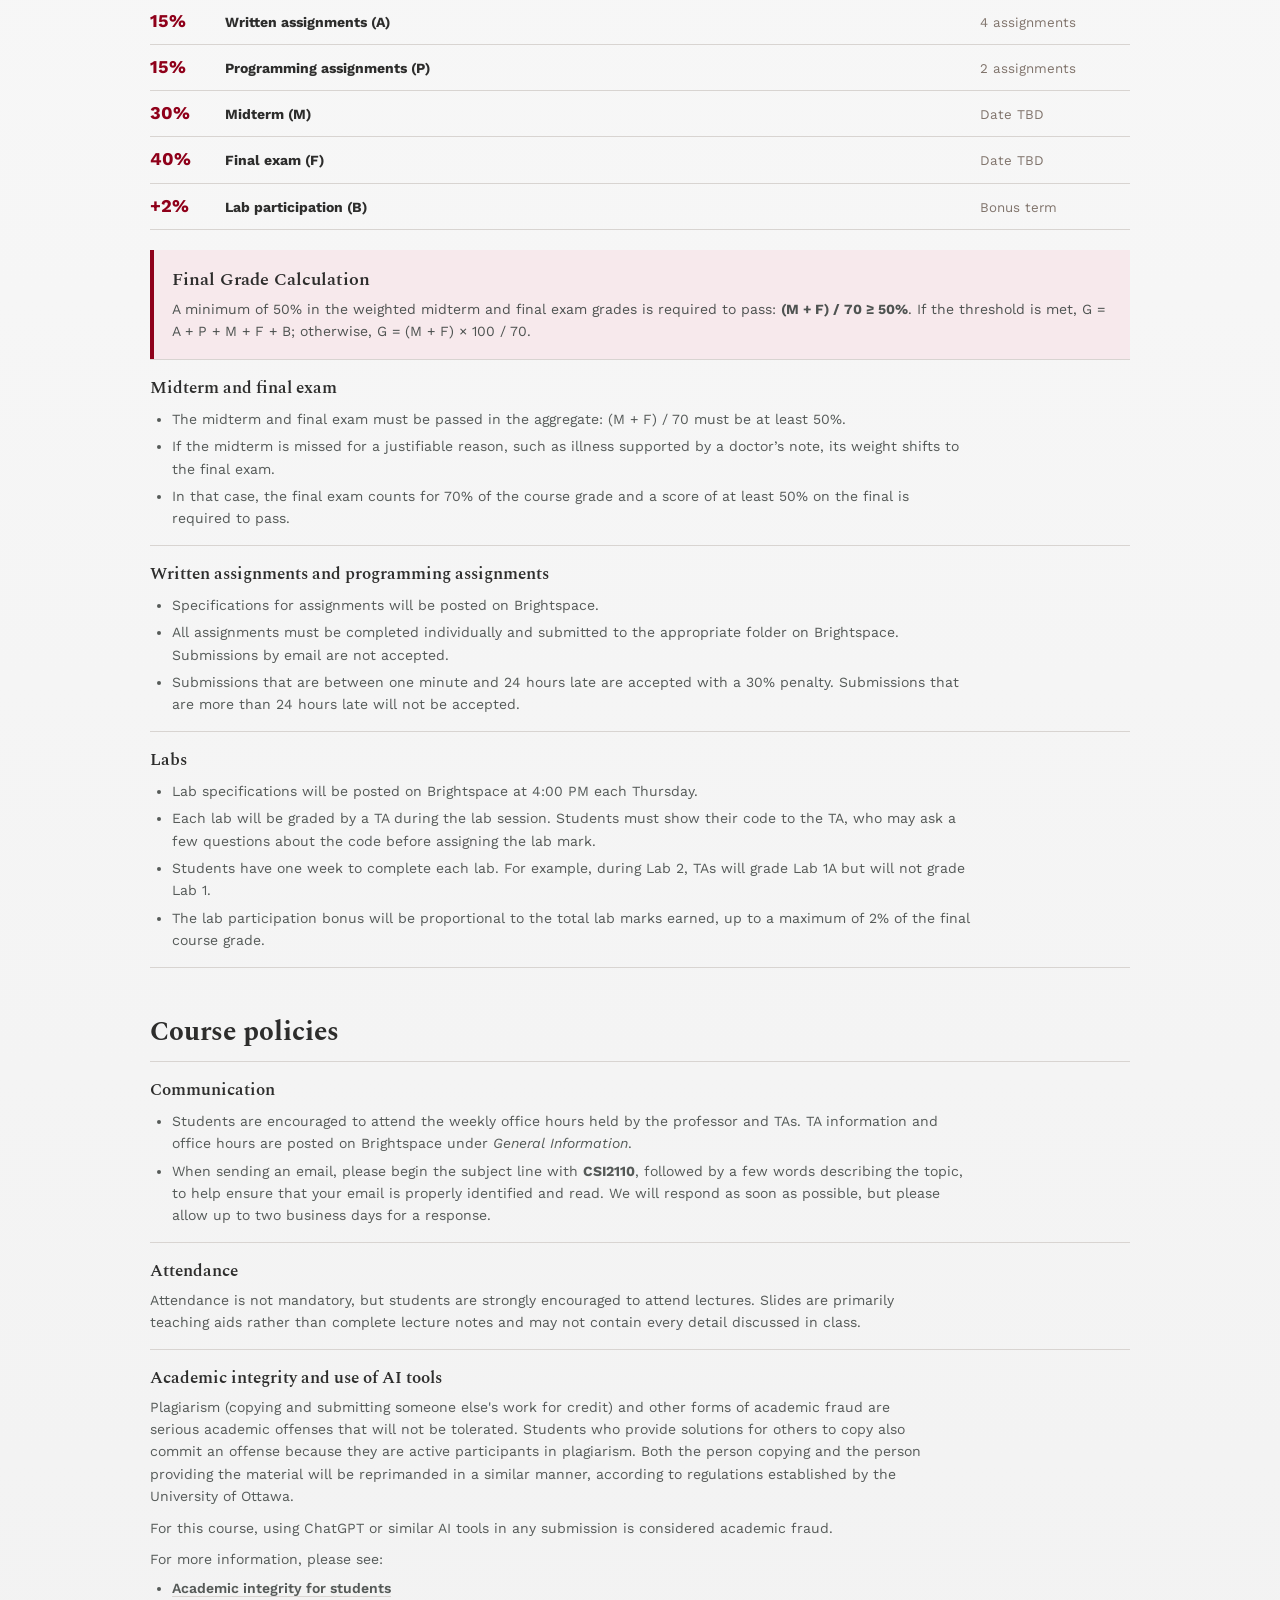
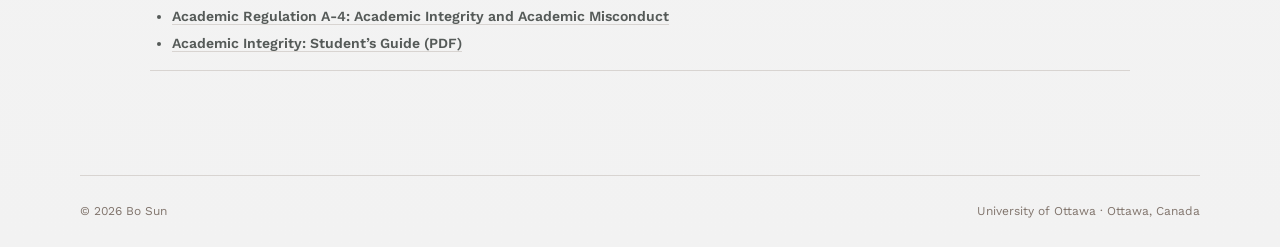
==== commit fbc1c843: "course update" ====
--- a/csi2110-fall-2026.html
+++ b/csi2110-fall-2026.html
@@ -15,19 +15,19 @@
   <main id="main" class="course-page">
     <header class="course-hero">
       <div><h1>CSI 2110: Data Structures and Algorithms (Fall 2026)</h1></div>
-      <dl class="course-facts"><div><dt>Instructor</dt><dd><a href="mailto:bo.sun@uottawa.ca">Bo Sun</a></dd></div><div><dt>Sections</dt><dd>CSI 2110-B &amp; C</dd></div><div><dt>Office</dt><dd>STE 4021</dd></div><div><dt>Office hours</dt><dd>Tue 3:00–4:00 PM<br>Thu 2:00–3:00 PM</dd></div></dl>
+      <dl class="course-facts"><div><dt>Professor</dt><dd><a href="mailto:bo.sun@uottawa.ca">Bo Sun</a></dd></div><div><dt>Sections</dt><dd>CSI 2110-B &amp; C</dd></div><div><dt>Office</dt><dd>STE 4021</dd></div><div><dt>Office hours</dt><dd>Tue 3:00–4:00 PM<br>Thu 2:00–3:00 PM</dd></div></dl>
     </header>
     <div class="course-layout">
       <div class="course-content">
-        <section id="overview" class="syllabus-section"><h2>Course overview</h2><p>This course introduces fundamental data structures—lists, trees, graphs, and maps—and the algorithms that operate on them, including graph traversal, shortest paths, minimum spanning trees, mergesort, and quicksort.</p><ul class="course-outcomes"><li>Learn commonly used data structures systematically, with emphasis on their abstract properties.</li><li>Understand typical algorithms for each structure and learn to evaluate their performance.</li><li>Compare approaches to the same problem and select the most appropriate solution.</li></ul></section>
+        <section id="overview" class="syllabus-section"><h2>Course overview</h2><p>This course introduces fundamental data structures, including lists, trees, graphs, and maps, and the algorithms that operate on them, including graph traversal, shortest paths, minimum spanning trees, mergesort, and quicksort. The objectives of this course are as follows:</p><ul class="course-outcomes"><li>Learn commonly used data structures systematically, with emphasis on their abstract properties.</li><li>Understand typical algorithms for each structure and learn to evaluate their performance.</li><li>Compare algorithms for the same problem and select the most appropriate one.</li></ul></section>
         <section id="meetings" class="syllabus-section"><h2>Class times and locations</h2><div class="meeting-list">
           <article><h3>Section B</h3><dl>
             <div><dt>Lecture B00</dt><dd>Tuesday</dd><dd>10:00–11:20 AM</dd><dd>STE A0150</dd></div>
             <div><dt>Lecture B00</dt><dd>Thursday</dd><dd>8:30–9:50 AM</dd><dd>STE A0150</dd></div>
             <div><dt>Lab B01</dt><dd>Monday</dd><dd>2:30–3:50 PM</dd><dd>STE 2060</dd></div>
             <div><dt>Lab B02</dt><dd>Tuesday</dd><dd>1:00–2:20 PM</dd><dd>CBY B02</dd></div>
-            <div><dt>Tutorial B03</dt><dd>Monday</dd><dd>4:00–5:20 PM</dd><dd>TBD</dd></div>
-            <div><dt>Tutorial B04</dt><dd>Monday</dd><dd>4:00–5:20 PM</dd><dd>TBD</dd></div>
+            <div><dt>Tutorial B03</dt><dd>Monday</dd><dd>4:00–5:20 PM</dd><dd class="updated-location">MRT 212</dd></div>
+            <div><dt>Tutorial B04</dt><dd>Monday</dd><dd>4:00–5:20 PM</dd><dd class="updated-location">MRT 212</dd></div>
           </dl></article>
           <article><h3>Section C</h3><dl>
             <div><dt>Lecture C00</dt><dd>Tuesday</dd><dd>1:00–2:20 PM</dd><dd>MHN 257</dd></div>
@@ -38,7 +38,7 @@
             <div><dt>Tutorial C03</dt><dd>Monday</dd><dd>7:00–8:20 PM</dd><dd>STM 224</dd></div>
           </dl></article>
         </div></section>
-        <section id="resources" class="syllabus-section resource-section"><h2>Course materials and resources</h2><div class="resource-cards"><div><strong>Textbook</strong><span><em>Data Structures and Algorithms in Java</em>, 6th ed., Michael Goodrich, Roberto Tamassia, and Michael Goldwasser, Wiley, 2014. The estimated price of a printed copy is CAD 233.95; the price may vary by vendor and over time.</span></div><div><strong>Brightspace &amp; Piazza</strong><span>Course files, submissions, announcements, and discussion are available to enrolled students.</span></div></div></section>
+        <section id="resources" class="syllabus-section resource-section"><h2>Course materials and resources</h2><div class="resource-cards"><div><strong>Textbook</strong><span><em>Data Structures and Algorithms in Java</em> (6th edition), Michael Goodrich, Roberto Tamassia, and Michael Goldwasser, Wiley, 2014. The estimated price of a printed copy is CAD 233.95; the price may vary by vendor and over time.</span></div><div><strong>Brightspace</strong><span>Announcements, Course materials, Assignment submissions</span></div></div></section>
         <section id="schedule" class="syllabus-section"><h2>Tentative course schedule</h2><div class="schedule-table" role="table" aria-label="Tentative course schedule">
           <div class="schedule-head" role="row"><span>Week / dates</span><span>Topic</span><span>Lectures</span><span>Labs</span><span>Tutorials</span><span>Readings</span></div>
           <div class="schedule-row"><time><strong>Week 0</strong>Sep 9-13</time><strong>Introduction</strong><ul class="lecture-list"><li><b>Thu, Sep 10</b>Course logistics; introduction to data structures</li></ul><p>—</p><p>—</p><p>Ch. 3–4</p></div>
@@ -46,24 +46,28 @@
           <div class="schedule-row"><time><strong>Week 2</strong>Sep 21–27</time><strong>Lists</strong><ul class="lecture-list"><li><b>Tue, Sep 22</b>Stacks, queues, and deques</li><li><b>Thu, Sep 24</b>Lists and sequences</li></ul><p>Lab 1A: analysis of algorithms</p><p>Tutorial 1: analysis of algorithms</p><p>Ch. 6–7</p></div>
           <div class="schedule-row"><time><strong>Week 3</strong>Sep 28–Oct 4</time><strong>Trees</strong><ul class="lecture-list"><li><b>Tue, Sep 29</b>Trees and binary trees</li><li><b>Thu, Oct 1</b>Binary trees, continued</li></ul><p>Lab 2: stack</p><p>Tutorial 2: lists and SQD</p><p>Ch. 8</p></div>
           <div class="schedule-row"><time><strong>Week 4</strong>Oct 5–11</time><strong>Heaps</strong><ul class="lecture-list"><li><b>Tue, Oct 6</b>Priority queues</li><li><b>Thu, Oct 8</b>Heaps and heapsort</li></ul><p>Lab 3: lists and sequences</p><p>Tutorial 3: trees and binary trees</p><p>Ch. 9</p></div>
-          <div class="schedule-row"><time><strong>Week 5</strong>Oct 12–18</time><strong>Maps</strong><ul class="lecture-list"><li><b>Tue, Oct 13</b>Maps and binary search trees</li><li><b>Thu, Oct 15</b>Binary search trees, continued</li></ul><p>Programming assignment 1</p><p class="holiday">Thanksgiving (no tutoiral)</p><p>Ch. 10.1, 10.3, 11.1–11.2</p></div>
-          <div class="schedule-row"><time><strong>Week 6</strong>Oct 19–24</time><strong>Maps</strong><ul class="lecture-list"><li><b>Tue, Oct 20</b>AVL trees</li><li><b>Thu, Oct 22</b>AVL trees, continued</li></ul><p>Lab 4: priority queues</p><p>Tutorial 4: priority queues and heaps</p><p>Ch. 11.3</p></div>
+          <div class="schedule-row"><time><strong>Week 5</strong>Oct 12–18</time><strong>Maps</strong><ul class="lecture-list"><li><b>Tue, Oct 13</b>Maps and binary search trees</li><li><b>Thu, Oct 15</b>Binary search trees, continued</li></ul><p>Programming assignment 1</p><p class="holiday">Tutorial 4: priority queues and heaps</p><p>Ch. 10.1, 10.3, 11.1–11.2</p></div>
+          <div class="schedule-row"><time><strong>Week 6</strong>Oct 19–24</time><strong>Maps</strong><ul class="lecture-list"><li><b>Tue, Oct 20</b>AVL trees</li><li><b>Thu, Oct 22</b>AVL trees, continued</li></ul><p>Lab 4: priority queues</p><p>Tutorial 5: BST</p><p>Ch. 11.3</p></div>
           <div class="schedule-break"><span><strong>Week 7</strong>Oct 25–31</span><strong>Reading week</strong></div>
-          <div class="schedule-row"><time><strong>Week 8</strong>Nov 2–8</time><strong>Maps / graphs</strong><ul class="lecture-list"><li><b>Tue, Nov 3</b>(2,4) trees</li><li><b>Thu, Nov 5</b>Graph representation</li></ul><p>Lab 5: binary tree traversal</p><p>Tutorial 5: BST and AVL trees</p><p>Ch. 11.5, 14</p></div>
+          <div class="schedule-row"><time><strong>Week 8</strong>Nov 2–8</time><strong>Maps / graphs</strong><ul class="lecture-list"><li><b>Tue, Nov 3</b>(2,4) trees</li><li><b>Thu, Nov 5</b>Graph representation</li></ul><p>Lab 5: binary tree traversal</p><p>Tutorial 6: AVL trees</p><p>Ch. 11.5, 14</p></div>
           <div class="schedule-break assessment-break"><span><strong>Week 8</strong>Nov 7 or 8</span><strong>Midterm (date to be confirmed)</strong></div>
-          <div class="schedule-row"><time><strong>Week 9</strong>Nov 9–15</time><strong>Graphs</strong><ul class="lecture-list"><li><b>Tue, Nov 10</b>Graph traversals: DFS and BFS</li><li><b>Thu, Nov 12</b>Shortest paths</li></ul><p>Lab 6: AVL trees</p><p>Tutorial 6: (2,4) trees</p><p>Ch. 14</p></div>
-          <div class="schedule-row"><time><strong>Week 10</strong>Nov 16–22</time><strong>Graphs / hashing</strong><ul class="lecture-list"><li><b>Tue, Nov 17</b>Minimum spanning trees</li><li><b>Thu, Nov 19</b>Hashing</li></ul><p>Lab 9: graphs and DFS</p><p>Tutorial 7: DFS and BFS</p><p>Ch. 10.2</p></div>
-          <div class="schedule-row"><time><strong>Week 11</strong>Nov 23–29</time><strong>Hashing / sorting</strong><ul class="lecture-list"><li><b>Tue, Nov 24</b>Hashing, continued</li><li><b>Thu, Nov 26</b>Insertion, selection, and bubble sort; mergesort</li></ul><p>Lab 10: shortest paths</p><p>Tutorial 8: shortest paths and MST</p><p>Ch. 12</p></div>
-          <div class="schedule-row"><time><strong>Week 12</strong>Nov 30–Dec 6</time><strong>Sorting</strong><ul class="lecture-list"><li><b>Tue, Dec 1</b>Quicksort</li><li><b>Thu, Dec 3</b>Bucket sort and radix sort</li></ul><p>Lab 7: hashing</p><p>Tutorial 9: hashing</p><p>Ch. 12</p></div>
-          <div class="schedule-row"><time><strong>Week 13</strong>Dec 7–9</time><strong>Wrap-up</strong><ul class="lecture-list"><li><b>Tue, Dec 8</b>Course wrap-up and review</li></ul><p>—</p><p>Tutorial 10: sorting algorithms</p><p>—</p></div>
+          <div class="schedule-row"><time><strong>Week 9</strong>Nov 9–15</time><strong>Graphs</strong><ul class="lecture-list"><li><b>Tue, Nov 10</b>Graph traversals: DFS and BFS</li><li><b>Thu, Nov 12</b>Shortest paths</li></ul><p>Lab 6: AVL trees</p><p>Tutorial 7: (2,4) trees</p><p>Ch. 14</p></div>
+          <div class="schedule-row"><time><strong>Week 10</strong>Nov 16–22</time><strong>Graphs / hashing</strong><ul class="lecture-list"><li><b>Tue, Nov 17</b>Minimum spanning trees</li><li><b>Thu, Nov 19</b>Hashing</li></ul><p>Lab 9: graphs and DFS</p><p>Tutorial 8: DFS and BFS</p><p>Ch. 10.2</p></div>
+          <div class="schedule-row"><time><strong>Week 11</strong>Nov 23–29</time><strong>Hashing / sorting</strong><ul class="lecture-list"><li><b>Tue, Nov 24</b>Hashing, continued</li><li><b>Thu, Nov 26</b>Insertion, selection, and bubble sort; mergesort</li></ul><p>Lab 10: shortest paths</p><p>Tutorial 9: shortest paths and MST</p><p>Ch. 12</p></div>
+          <div class="schedule-row"><time><strong>Week 12</strong>Nov 30–Dec 6</time><strong>Sorting</strong><ul class="lecture-list"><li><b>Tue, Dec 1</b>Quicksort</li><li><b>Thu, Dec 3</b>Bucket sort and radix sort</li></ul><p>Lab 7: hashing</p><p>Tutorial 10: hashing</p><p>Ch. 12</p></div>
+          <div class="schedule-row"><time><strong>Week 13</strong>Dec 7–9</time><strong>Wrap-up</strong><ul class="lecture-list"><li><b>Tue, Dec 8</b>Course wrap-up and review</li></ul><p>—</p><p>Tutorial 11: sorting algorithms</p><p>—</p></div>
         </div></section>
-        <section id="assessment" class="syllabus-section"><h2>Assessment</h2><div class="grade-grid"><div><strong>15%</strong><span>Written assignments (A)</span><small>4 assignments</small></div><div><strong>15%</strong><span>Programming assignments (P)</span><small>2 assignments</small></div><div><strong>30%</strong><span>Midterm (M)</span><small>Date TBD</small></div><div><strong>40%</strong><span>Final exam (F)</span><small>Date TBD</small></div><div class="bonus"><strong>+2%</strong><span>Lab participation (B)</span><small>Bonus term</small></div></div><div class="callout"><h3>Final Grade Calculation</h3><p>A minimum of 50% in the weighted midterm and final exam grades is required to pass: <strong>(M + F) / 70 ≥ 50%</strong>. If the threshold is met, G = A + P + M + F + B; otherwise, G = (M + F) × 100 / 70.</p></div></section>
-        <section id="policies" class="syllabus-section"><h2>Course policies and communication</h2><div class="policy-list">
-          <div><h3>Written assignments, programming assignments, and labs</h3><ul><li>Specifications for assignments and labs will be posted on Brightspace.</li><li>All assignments and labs must be completed individually and submitted to the appropriate folder on Brightspace. Submissions by email are not accepted.</li><li>Lab work is due on the Wednesday following the lab session.</li><li>Submissions that are between one minute and 24 hours late are accepted with a 30% penalty. No submission is accepted more than 24 hours late.</li><li>Submitted labs are marked by the teaching assistants. The lab-participation bonus is proportional to the total lab marks earned, up to 2% of the final course grade.</li></ul></div>
-          <div><h3>Midterm and final exam</h3><ul><li>The midterm and final exam must be passed in the aggregate: (M + F) / 70 must be at least 50%.</li><li>If the midterm is missed for a justifiable reason, such as illness supported by a doctor’s note, its weight shifts to the final exam.</li><li>In that case, the final exam counts for 70% of the course grade and a score of at least 50% on the final is required to pass.</li></ul></div>
-          <div><h3>Questions and Piazza</h3><p>Piazza is the main forum for course-related questions and discussion about lectures, assignments, labs, and course concepts. To help the teaching team respond effectively:</p><ul><li>Check the course outline and existing Piazza discussions before posting. Duplicate questions or questions already answered may not receive another response.</li><li>Specific debugging questions may not be answered on Piazza. Bring them to an in-person lab session or teaching-assistant office hours.</li><li>The teaching team will respond as soon as possible, but responses may take up to two business days. Plan assignment and exam preparation accordingly.</li></ul></div>
-          <div><h3>Attendance and lecture materials</h3><p>Attendance is not mandatory, but students are strongly encouraged to attend lectures. Slides are primarily teaching aids rather than complete lecture notes and may not contain every detail discussed in class.</p></div>
-          <div><h3>Academic integrity and use of AI tools</h3><p>Plagiarism—copying and submitting someone else’s work for credit—and other forms of academic fraud are serious offences and will not be tolerated. Students who provide solutions for others to copy are also active participants in plagiarism; both the student copying and the student supplying the material may be reprimanded under University regulations.</p><p>For this course, using ChatGPT or similar artificial-intelligence tools in any submission is considered academic fraud.</p><p>Students are responsible for understanding the applicable University rules and guidance:</p><ul class="policy-links"><li><a href="https://www.uottawa.ca/study/academic-integrity">Academic integrity for students</a></li><li><a href="https://www.uottawa.ca/about-us/leadership-governance/policies-regulations/a-4-academic-integrity-academic-misconduct">Academic Regulation A-4: Academic Integrity and Academic Misconduct</a></li><li><a href="https://www.uottawa.ca/faculty-law/sites/g/files/bhrskd406/files/2022-06/academic-integrity-students-guide.pdf">Academic Integrity: Student’s Guide (PDF)</a></li></ul></div>
+        <section id="assessment" class="syllabus-section"><h2>Assessment</h2><div class="grade-grid"><div><strong>15%</strong><span>Written assignments (A)</span><small>4 assignments</small></div><div><strong>15%</strong><span>Programming assignments (P)</span><small>2 assignments</small></div><div><strong>30%</strong><span>Midterm (M)</span><small>Date TBD</small></div><div><strong>40%</strong><span>Final exam (F)</span><small>Date TBD</small></div><div class="bonus"><strong>+2%</strong><span>Lab participation (B)</span><small>Bonus term</small></div></div><div class="callout"><h3>Final Grade Calculation</h3><p>A minimum of 50% in the weighted midterm and final exam grades is required to pass: <strong>(M + F) / 70 ≥ 50%</strong>. If the threshold is met, G = A + P + M + F + B; otherwise, G = (M + F) × 100 / 70.</p></div>
+		  <div class="policy-list">
+		    <div><h3>Midterm and final exam</h3><ul><li>The midterm and final exam must be passed in the aggregate: (M + F) / 70 must be at least 50%.</li><li>If the midterm is missed for a justifiable reason, such as illness supported by a doctor’s note, its weight shifts to the final exam.</li><li>In that case, the final exam counts for 70% of the course grade and a score of at least 50% on the final is required to pass.</li></ul></div>
+		    <div><h3>Written assignments and programming assignments</h3><ul><li>Specifications for assignments will be posted on Brightspace.</li><li>All assignments must be completed individually and submitted to the appropriate folder on Brightspace. Submissions by email are not accepted.</li><li>Submissions that are between one minute and 24 hours late are accepted with a 30% penalty. Submissions that are more than 24 hours late will not be accepted.</li></ul></div>
+		    <div><h3>Labs</h3><ul><li>Lab specifications will be posted on Brightspace at 4:00 PM each Thursday.</li><li>Each lab will be graded by a TA during the lab session. Students must show their code to the TA, who may ask a few questions about the code before assigning the lab mark.</li><li>Students have one week to complete each lab. For example, during Lab 2, TAs will grade Lab 1A but will not grade Lab 1.</li><li>The lab participation bonus will be proportional to the total lab marks earned, up to a maximum of 2% of the final course grade.</li></ul></div>
+		  </div>
+		</section>
+        <section id="policies" class="syllabus-section"><h2>Course policies</h2><div class="policy-list">
+          <div><h3>Communication</h3><ul><li>Students are encouraged to attend the weekly office hours held by the professor and TAs. TA information and office hours are posted on Brightspace under <em>General Information</em>.</li><li>When sending an email, please begin the subject line with <strong>CSI2110</strong>, followed by a few words describing the topic, to help ensure that your email is properly identified and read. We will respond as soon as possible, but please allow up to two business days for a response.</li></ul></div>
+          <div><h3>Attendance</h3><p>Attendance is not mandatory, but students are strongly encouraged to attend lectures. Slides are primarily teaching aids rather than complete lecture notes and may not contain every detail discussed in class.</p></div>
+          <div><h3>Academic integrity and use of AI tools</h3><p>Plagiarism (copying and submitting someone else's work for credit) and other forms of academic fraud are serious academic offenses that will not be tolerated. Students who provide solutions for others to copy also commit an offense because they are active participants in plagiarism. Both the person copying and the person providing the material will be reprimanded in a similar manner, according to regulations established by the University of Ottawa.</p><p>For this course, using ChatGPT or similar AI tools in any submission is considered academic fraud.</p><p>For more information, please see:</p><ul class="policy-links"><li><a href="https://www.uottawa.ca/study/academic-integrity">Academic integrity for students</a></li><li><a href="https://www.uottawa.ca/about-us/leadership-governance/policies-regulations/a-4-academic-integrity-academic-misconduct">Academic Regulation A-4: Academic Integrity and Academic Misconduct</a></li><li><a href="https://www.uottawa.ca/faculty-law/sites/g/files/bhrskd406/files/2022-06/academic-integrity-students-guide.pdf">Academic Integrity: Student’s Guide (PDF)</a></li></ul></div>
         </div></section>
       </div>
     </div>
--- a/site.css
+++ b/site.css
@@ -132,6 +132,154 @@
 .course:last-child, .service-item:last-child { border-bottom: 1px solid var(--line); }
 .course h2, .service-item h2 { margin: 0 0 5px; padding: 0; border: 0; font-size: 20px; }
 .course p, .service-item p { margin: 0; }
+.course h2 a { color: inherit; text-decoration: none; }
+.course h2 a:hover, .course h2 a:focus-visible { color: var(--garnet); }
+
+/* Course syllabus */
+.course-page { padding-bottom: 80px; }
+.course-hero { padding: clamp(52px, 7vw, 84px) 0 56px; display: grid; grid-template-columns: minmax(0, 1.5fr) minmax(260px, .5fr); gap: clamp(38px, 7vw, 88px); align-items: end; border-bottom: 1px solid var(--line); }
+.course-hero h1 { max-width: 780px; font-size: clamp(42px, 6vw, 68px); line-height: 1.02; }
+.course-hero h1 span { display: block; margin-bottom: 10px; color: var(--garnet); font: 700 14px var(--sans); letter-spacing: .1em; }
+.course-lede { max-width: 720px; margin: 24px 0 0; color: #555a58; font-size: clamp(17px, 2vw, 20px); }
+.course-actions { margin-top: 30px; display: flex; align-items: center; gap: 22px; flex-wrap: wrap; }
+.button { padding: 11px 17px; color: white; background: var(--garnet); border-radius: 4px; font-size: 14px; font-weight: 700; text-decoration: none; }
+.button:hover, .button:focus-visible { color: white; background: var(--garnet-dark); }
+.text-link { font-size: 14px; font-weight: 700; }
+.course-facts { margin: 0; padding: 5px 0; border-top: 3px solid var(--garnet); }
+.course-facts div { padding: 13px 0; border-bottom: 1px solid var(--line); }
+.course-facts dt { color: var(--warm-grey); font-size: 11px; font-weight: 700; letter-spacing: .08em; text-transform: uppercase; }
+.course-facts dd { margin: 2px 0 0; font-size: 15px; font-weight: 600; }
+.course-layout { display: grid; grid-template-columns: 190px minmax(0, 1fr); gap: clamp(36px, 7vw, 76px); }
+.course-nav { position: sticky; top: 20px; height: fit-content; padding-top: 52px; display: grid; }
+.course-nav p { margin: 0 0 10px; color: var(--warm-grey); font-size: 11px; font-weight: 700; letter-spacing: .08em; text-transform: uppercase; }
+.course-nav a { padding: 7px 0; color: #555a58; font-size: 14px; font-weight: 600; text-decoration: none; border-bottom: 1px solid var(--line); }
+.course-nav a:hover, .course-nav a:focus-visible { color: var(--garnet); }
+.syllabus-section { padding: 58px 0; scroll-margin-top: 20px; border-bottom: 1px solid var(--line); }
+.syllabus-section > h2 { max-width: 760px; margin-bottom: 18px; font-size: clamp(28px, 3.5vw, 40px); }
+.syllabus-section > p:not(.eyebrow):not(.section-note) { max-width: 780px; color: #555a58; font-size: 17px; }
+.outcome-grid { margin-top: 32px; display: grid; grid-template-columns: repeat(3, 1fr); gap: 14px; }
+.outcome-grid article, .resource-cards > * { padding: 23px; background: white; border: 1px solid var(--line); border-radius: 6px; }
+.outcome-grid article > span { color: var(--garnet); font-size: 12px; font-weight: 700; }
+.outcome-grid h3 { margin: 6px 0; font: 600 19px var(--serif); }
+.outcome-grid p { margin: 0; color: #5d6461; font-size: 14px; }
+.meeting-grid { display: grid; grid-template-columns: 1fr 1fr; gap: 18px; }
+.meeting-grid article { overflow: hidden; background: white; border: 1px solid var(--line); border-radius: 6px; }
+.meeting-grid h3 { margin: 0; padding: 15px 20px; color: white; background: var(--charcoal); font: 600 20px var(--serif); }
+.meeting-grid dl { margin: 0; padding: 8px 20px 16px; }
+.meeting-grid dl div { padding: 13px 0; display: grid; grid-template-columns: 84px 1fr; gap: 12px; border-bottom: 1px solid var(--line); }
+.meeting-grid dl div:last-child { border: 0; }
+.meeting-grid dt { color: var(--garnet); font-size: 12px; font-weight: 700; text-transform: uppercase; }
+.meeting-grid dd { margin: 0; font-size: 14px; }
+.meeting-grid dd span, .section-note { color: var(--warm-grey); }
+.section-note { margin: -6px 0 24px; font-size: 14px; }
+.schedule-table { overflow-x: auto; background: white; border: 1px solid var(--line); border-radius: 0; }
+.schedule-head, .schedule-row { min-width: 940px; display: grid; grid-template-columns: 105px 115px minmax(190px, 1.5fr) minmax(135px, 1fr) minmax(145px, 1fr) 105px; gap: 14px; }
+.schedule-head { padding: 11px 18px; color: white; background: var(--charcoal); font-size: 11px; font-weight: 700; letter-spacing: .06em; text-transform: uppercase; }
+.schedule-row { padding: 18px; align-items: start; border-bottom: 1px solid var(--line); }
+.schedule-row time { color: var(--garnet); font-size: 13px; font-weight: 700; }
+.schedule-row time > strong, .schedule-break span > strong { display: block; color: var(--charcoal); font: 700 11px var(--sans); letter-spacing: .03em; text-transform: uppercase; }
+.schedule-row strong { font: 600 17px var(--serif); }
+.schedule-row p { margin: 3px 0 0; color: #646967; font-size: 13px; line-height: 1.5; }
+.schedule-head span:nth-child(4), .schedule-head span:nth-child(5) { color: var(--garnet); }
+.schedule-row > p:nth-child(4), .schedule-row > p:nth-child(5) { color: #4b4746; font-weight: 600; }
+.schedule-row > p.holiday { color: var(--garnet); }
+.lecture-list { margin: 0; padding: 0; list-style: none; color: #646967; font-size: 13px; line-height: 1.45; }
+.lecture-list li + li { margin-top: 7px; }
+.lecture-list b { display: block; color: var(--charcoal); font-size: 12px; }
+.schedule-break { min-width: 940px; padding: 11px 18px; display: grid; grid-template-columns: 105px 1fr; gap: 14px; color: #4e5351; background: #eeeae7; font-size: 13px; }
+.assessment-break { color: var(--garnet-dark); background: #f7e9ec; }
+.grade-grid { display: grid; grid-template-columns: repeat(4, 1fr); gap: 10px; }
+.grade-grid > div { min-height: 145px; padding: 20px; display: flex; flex-direction: column; background: white; border: 1px solid var(--line); border-radius: 6px; }
+.grade-grid strong { color: var(--garnet); font: 600 30px var(--serif); }
+.grade-grid span { margin-top: auto; font-size: 14px; font-weight: 700; line-height: 1.3; }
+.grade-grid small { margin-top: 3px; color: var(--warm-grey); }
+.grade-grid .bonus { color: white; background: var(--garnet); border-color: var(--garnet); }
+.grade-grid .bonus strong, .grade-grid .bonus small { color: white; }
+.callout { margin-top: 20px; padding: 22px 24px; background: #f7e9ec; border-left: 4px solid var(--garnet); }
+.callout h3 { margin: 0 0 5px; font: 600 18px var(--serif); }
+.callout p { margin: 0; color: #4e5351; font-size: 14px; }
+.policy-list { border-top: 1px solid var(--line); }
+.policy-list details { border-bottom: 1px solid var(--line); }
+.policy-list summary { padding: 16px 36px 16px 2px; position: relative; cursor: pointer; color: var(--charcoal); font: 600 17px var(--serif); list-style: none; }
+.policy-list summary::-webkit-details-marker { display: none; }
+.policy-list summary::after { position: absolute; right: 5px; content: "+"; color: var(--garnet); font: 500 24px var(--sans); }
+.policy-list details[open] summary::after { content: "−"; }
+.policy-list details p { max-width: 790px; margin: -2px 0 18px; color: #555a58; font-size: 14px; }
+.resource-section { border-bottom: 0; }
+.resource-cards { display: grid; grid-template-columns: repeat(3, 1fr); gap: 14px; }
+.resource-cards > * { min-height: 145px; display: flex; flex-direction: column; color: inherit; text-decoration: none; }
+.resource-cards strong { margin-bottom: 22px; font: 600 18px var(--serif); }
+.resource-cards span { margin-top: auto; color: #646967; font-size: 13px; }
+.resource-cards a:hover { border-color: var(--garnet); }
+
+/* Simple, information-first course layout */
+.course-page { max-width: 980px; }
+.course-hero { padding: 48px 0 34px; display: block; border-bottom: 0; }
+.course-hero h1 { max-width: none; font-size: 30px; line-height: 1.12; }
+.course-hero h1 span { margin-bottom: 5px; font-size: 13px; }
+.course-lede { margin-top: 14px; font-size: 16px; }
+.course-actions { margin-top: 12px; }
+.course-actions a { font-size: 14px; font-weight: 600; }
+.course-hero > div > p { margin: 8px 0 0; color: var(--warm-grey); }
+.course-facts { margin-top: 28px; display: grid; grid-template-columns: repeat(4, 1fr); border-top: 1px solid var(--line); border-bottom: 1px solid var(--line); }
+.course-facts div { padding: 13px 16px 13px 0; border: 0; }
+.course-layout { display: block; }
+.course-nav { display: none; }
+.syllabus-section { padding: 24px 0; border-bottom: 0; }
+.syllabus-section > h2 { margin-bottom: 13px; font-size: 27px; }
+.syllabus-section > p:not(.eyebrow):not(.section-note) { font-size: 16px; }
+.outcome-grid { margin: 20px 0 0; display: block; border-top: 1px solid var(--line); }
+.outcome-grid article { padding: 12px 0; display: grid; grid-template-columns: 36px 110px 1fr; gap: 10px; align-items: baseline; background: transparent; border: 0; border-bottom: 1px solid var(--line); border-radius: 0; }
+.outcome-grid h3, .outcome-grid p { margin: 0; }
+.course-outcomes { max-width: 800px; margin: 16px 0 0; padding-left: 22px; }
+.course-outcomes li { margin: 6px 0; color: #555a58; }
+.course-outcomes li::marker { color: var(--charcoal); }
+.meeting-grid { display: block; border-top: 1px solid var(--line); }
+.meeting-grid article { display: grid; grid-template-columns: 130px 1fr; background: transparent; border: 0; border-bottom: 1px solid var(--line); border-radius: 0; }
+.meeting-grid h3 { padding: 16px 0; color: var(--charcoal); background: transparent; font-size: 18px; }
+.meeting-grid dl { padding: 3px 0; }
+.meeting-grid dl div { grid-template-columns: 90px 1fr; }
+.meeting-table-wrap { overflow-x: auto; }
+.meeting-table { width: 100%; border-collapse: collapse; font-size: 14px; }
+.meeting-table th, .meeting-table td { padding: 9px 14px; text-align: left; white-space: nowrap; border: 0; }
+.meeting-table thead th { color: var(--charcoal); background: #e9e7e5; font-size: 11px; font-weight: 700; letter-spacing: .05em; text-transform: uppercase; }
+.meeting-table tbody th { width: 70px; color: var(--garnet); font-weight: 700; }
+.meeting-table tbody tr:nth-child(even) { background: rgba(242, 242, 242, .55); }
+.meeting-table .section-start > * { border-top: 2px solid #c8c3bf; }
+.meeting-list article { margin-top: 20px; }
+.meeting-list h3 { margin: 0 0 7px; color: var(--garnet); font: 600 22px var(--serif); }
+.meeting-list dl { margin: 0; }
+.meeting-list dl > div { padding: 6px 0; display: grid; grid-template-columns: 130px 100px 170px 1fr; gap: 16px; align-items: baseline; }
+.meeting-list dt { font-weight: 600; }
+.meeting-list dd { margin: 0; color: #555a58; }
+.schedule-table { border-radius: 0; }
+.schedule-head { background: #e9e7e5; color: var(--charcoal); }
+.schedule-row { padding-top: 14px; padding-bottom: 14px; }
+.schedule-break { background: #f2f0ee; }
+.assessment-break { background: #f7e9ec; }
+.grade-grid { display: block; border-top: 1px solid var(--line); }
+.grade-grid > div { min-height: 0; padding: 11px 0; display: grid; grid-template-columns: 75px 1fr 150px; align-items: baseline; background: transparent; border: 0; border-bottom: 1px solid var(--line); border-radius: 0; }
+.grade-grid strong { font: 700 18px var(--sans); }
+.grade-grid span { margin: 0; }
+.grade-grid small { margin: 0; }
+.grade-grid .bonus { color: inherit; background: transparent; border-color: var(--line); }
+.grade-grid .bonus strong { color: var(--garnet); }
+.grade-grid .bonus small { color: var(--warm-grey); }
+.callout { padding: 16px 18px; }
+.policy-list summary { cursor: default; padding-bottom: 6px; }
+.policy-list summary::after { display: none; }
+.policy-list details p { margin-top: 0; }
+.policy-list > div { padding: 15px 0; border-bottom: 1px solid var(--line); }
+.policy-list > div h3 { margin: 0 0 5px; font: 600 17px var(--serif); }
+.policy-list > div p { max-width: 790px; margin: 0; color: #555a58; font-size: 14px; }
+.policy-list > div p + p { margin-top: 9px; }
+.policy-list > div ul { max-width: 820px; margin: 7px 0 0; padding-left: 22px; color: #555a58; font-size: 14px; }
+.policy-list > div li + li { margin-top: 5px; }
+.policy-links a { font-weight: 600; }
+.resource-cards { display: block; border-top: 1px solid var(--line); }
+.resource-cards > * { min-height: 0; padding: 13px 0; display: grid; grid-template-columns: 170px 1fr; gap: 18px; background: transparent; border: 0; border-bottom: 1px solid var(--line); border-radius: 0; }
+.resource-cards strong { margin: 0; }
+.resource-cards span { margin: 0; }
 .service-list { margin: 10px 0 0; padding-left: 20px; }
 
 .publication-page-list { margin: 0; padding: 0; list-style: none; }
@@ -169,6 +317,19 @@
   .research-area { grid-template-columns: 38px minmax(0, 1fr); gap: 12px; }
   .research-highlights a { grid-template-columns: 1fr; gap: 3px; }
   footer { flex-direction: column; gap: 4px; }
+  .course-hero { grid-template-columns: 1fr; }
+  .course-layout { grid-template-columns: 1fr; }
+  .course-nav { display: none; }
+  .outcome-grid, .meeting-grid, .resource-cards { grid-template-columns: 1fr; }
+  .grade-grid { grid-template-columns: repeat(2, 1fr); }
+  .schedule-head, .schedule-row { grid-template-columns: 105px 115px minmax(190px, 1.5fr) minmax(135px, 1fr) minmax(145px, 1fr) 105px; }
+  .schedule-break { grid-template-columns: 105px 1fr; }
+  .course-facts { grid-template-columns: repeat(2, 1fr); }
+  .outcome-grid article, .meeting-grid article, .resource-cards > * { grid-template-columns: 1fr; gap: 3px; }
+  .grade-grid > div { grid-template-columns: 65px 1fr; }
+  .grade-grid small { grid-column: 2; }
+  .meeting-list dl > div { grid-template-columns: 110px 1fr; gap: 2px 12px; }
+  .meeting-list dl dd:nth-of-type(2), .meeting-list dl dd:nth-of-type(3) { grid-column: 2; }
 }
 
 @media print {
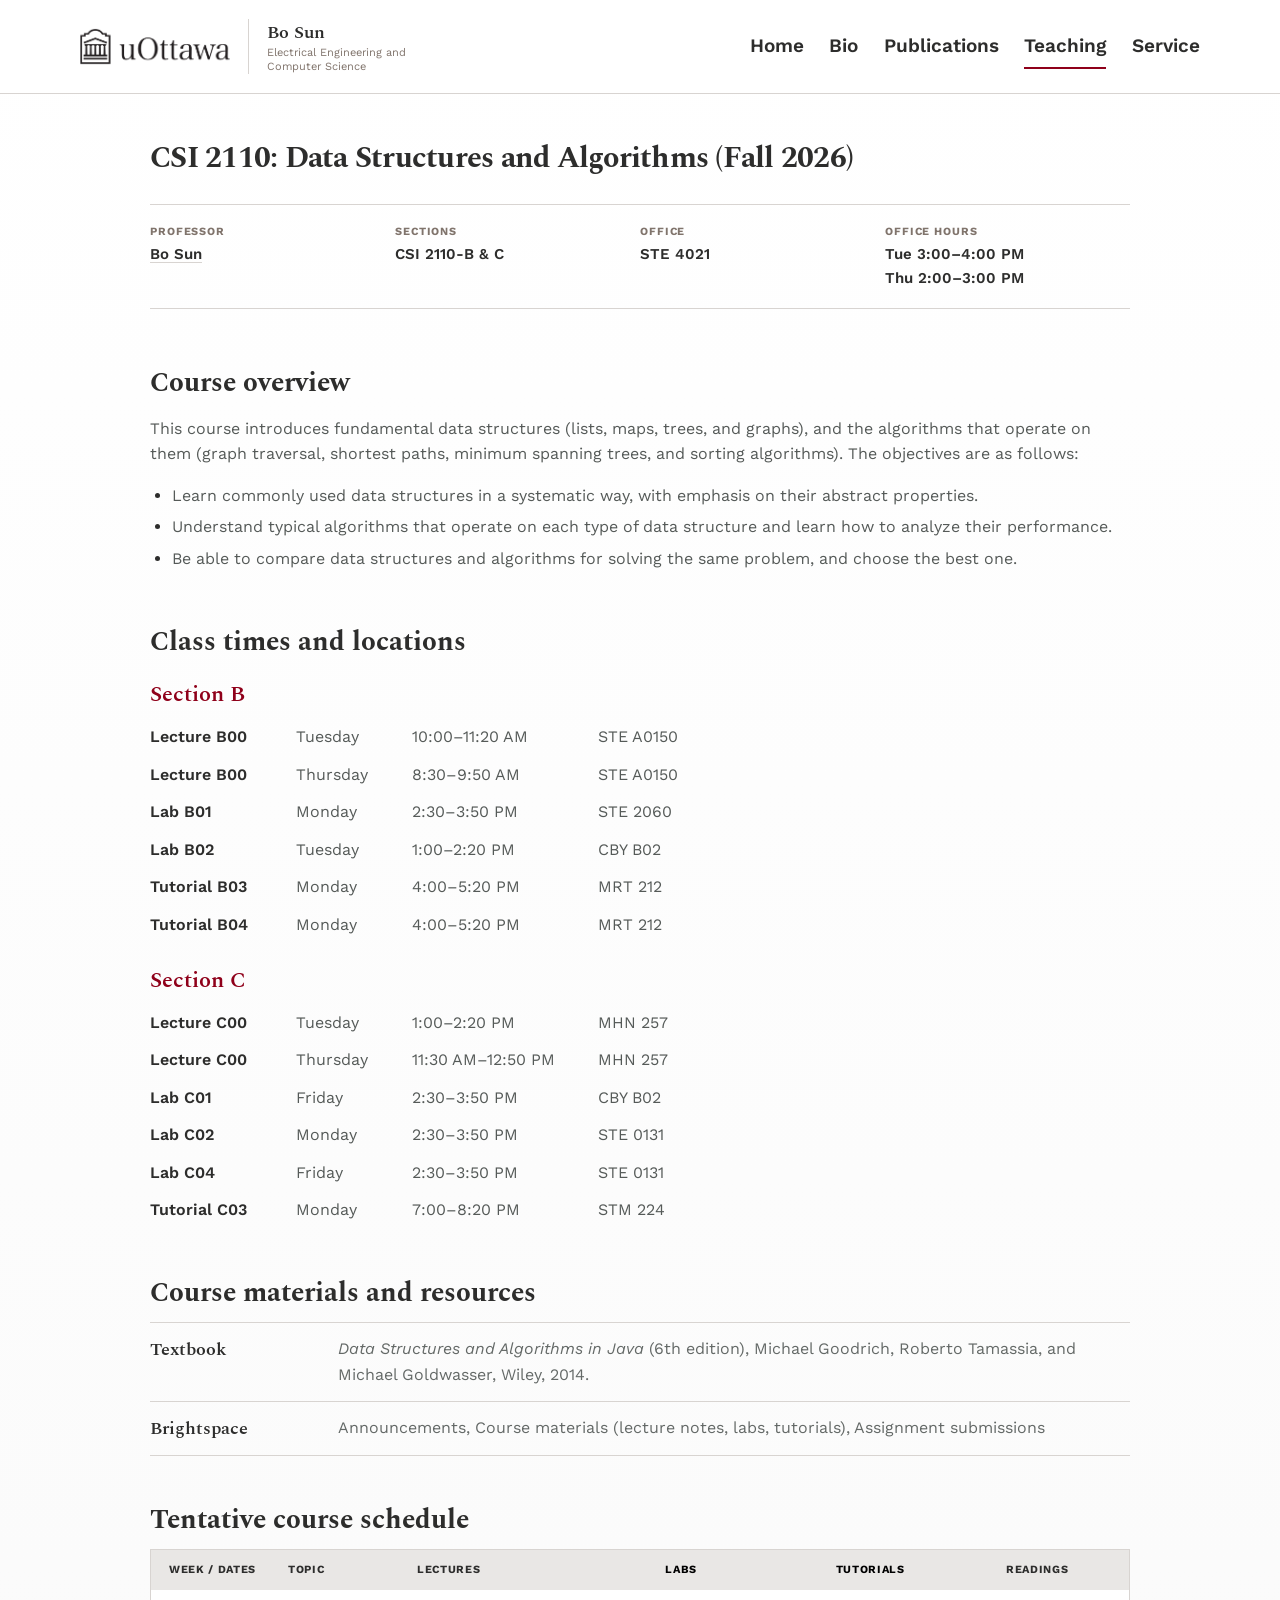
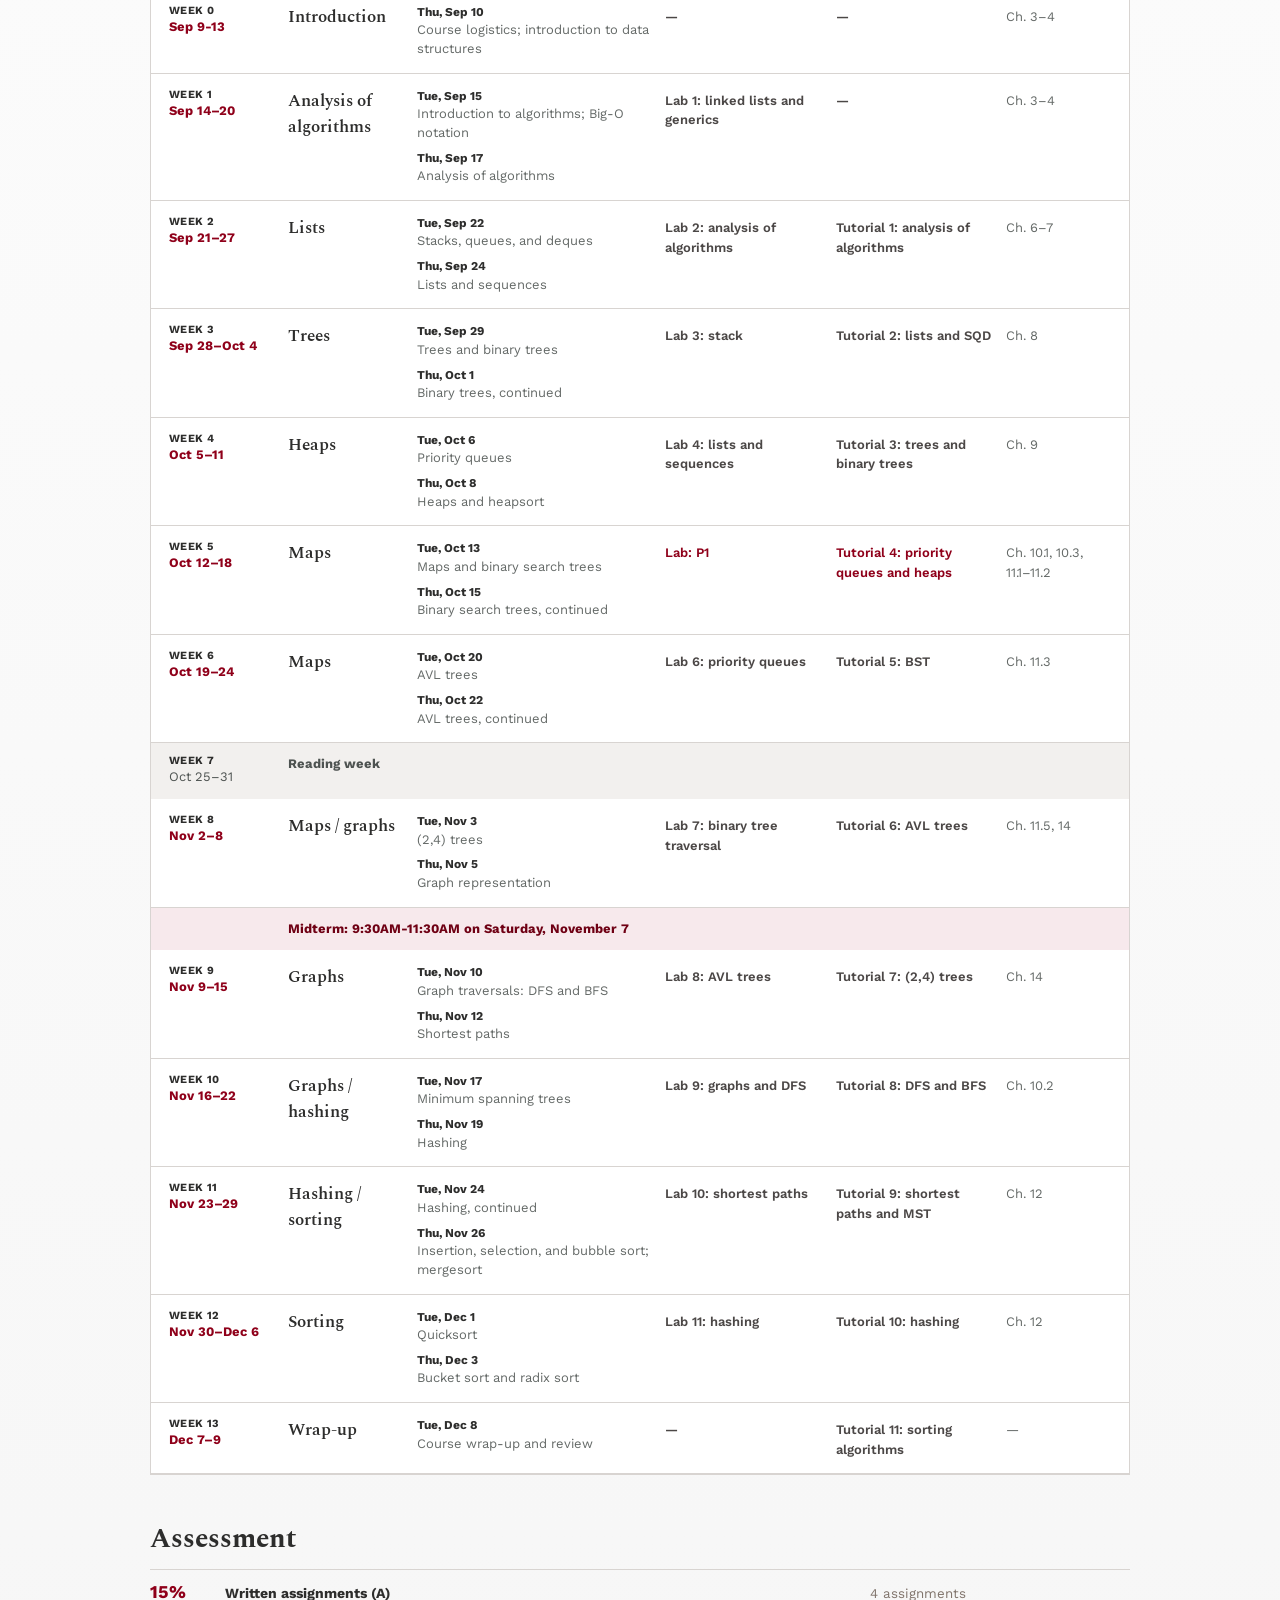
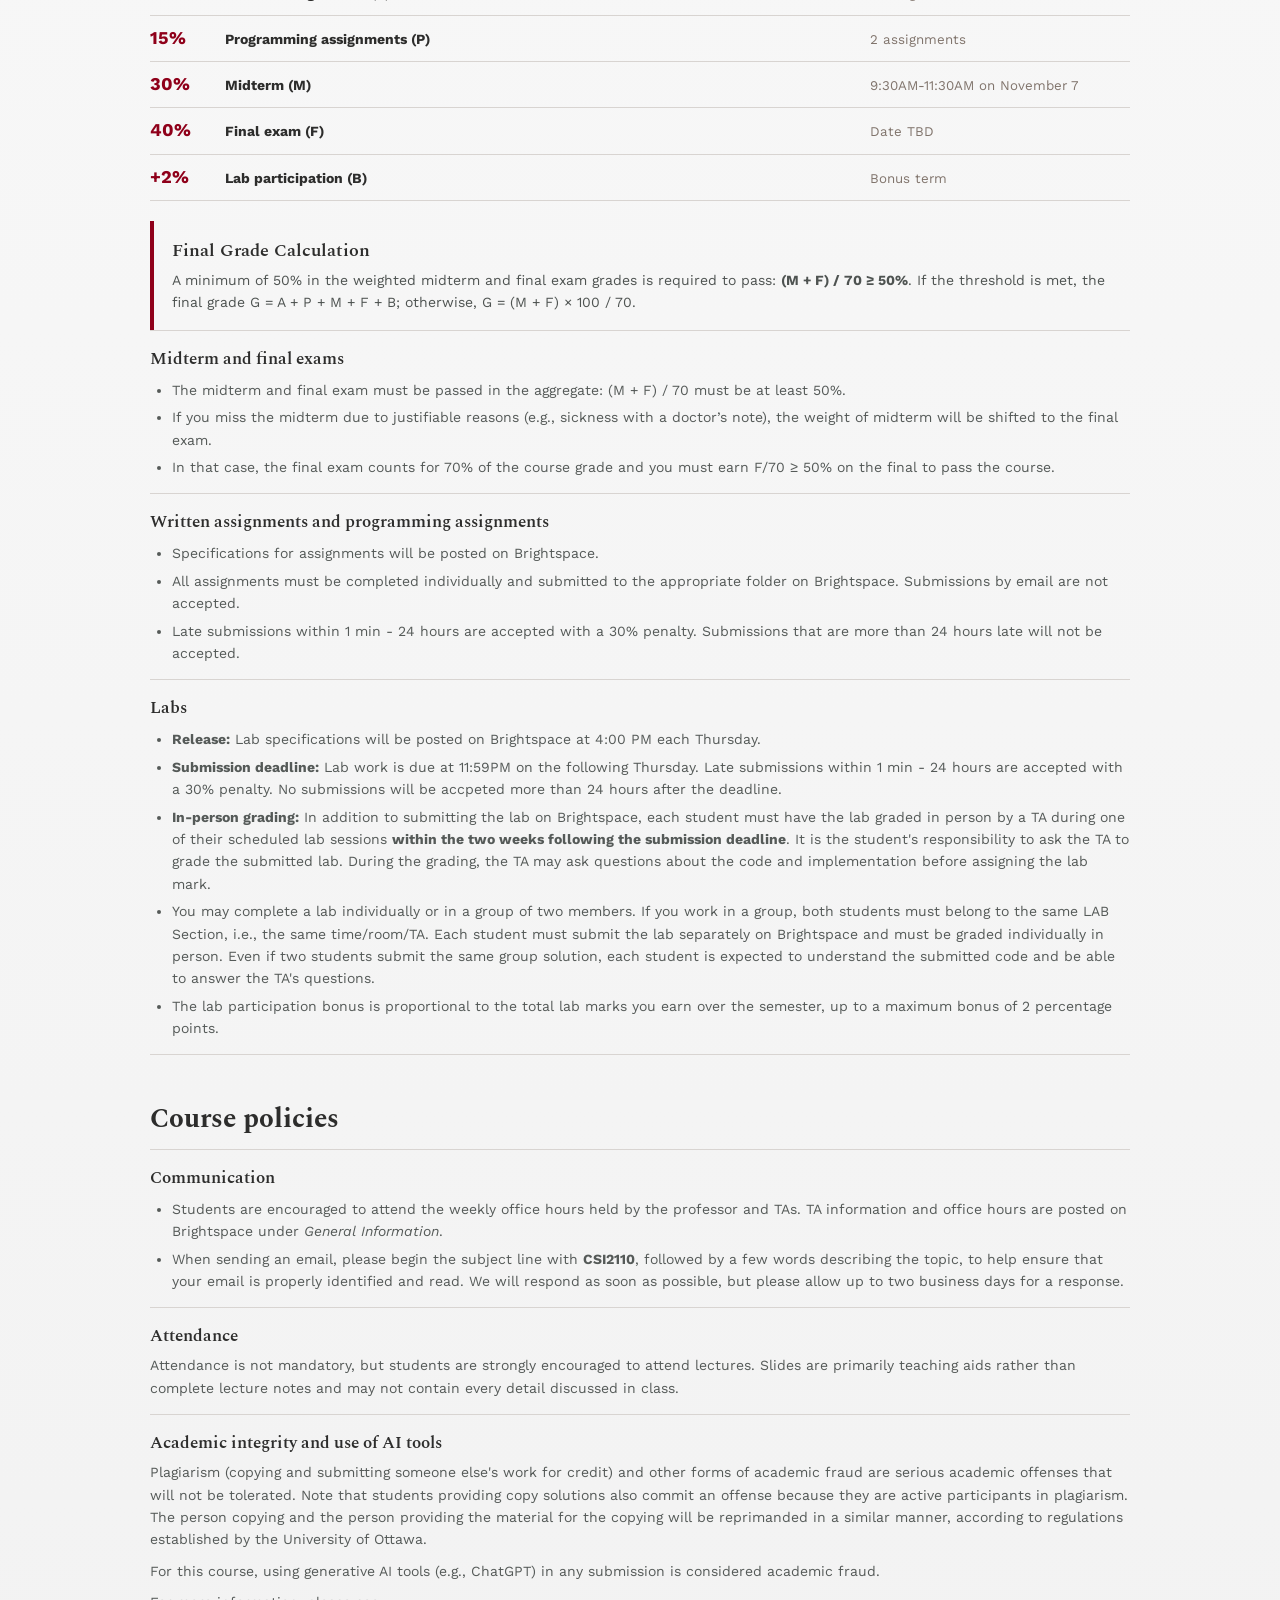
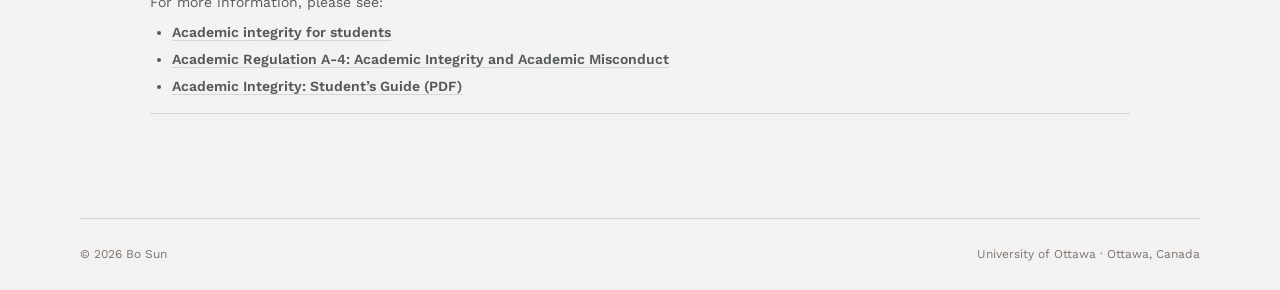
==== commit ddaf17d9: "Update CSI2110 course content and formatting" ====
--- a/csi2110-fall-2026.html
+++ b/csi2110-fall-2026.html
@@ -19,7 +19,7 @@
     </header>
     <div class="course-layout">
       <div class="course-content">
-        <section id="overview" class="syllabus-section"><h2>Course overview</h2><p>This course introduces fundamental data structures, including lists, trees, graphs, and maps, and the algorithms that operate on them, including graph traversal, shortest paths, minimum spanning trees, mergesort, and quicksort. The objectives of this course are as follows:</p><ul class="course-outcomes"><li>Learn commonly used data structures systematically, with emphasis on their abstract properties.</li><li>Understand typical algorithms for each structure and learn to evaluate their performance.</li><li>Compare algorithms for the same problem and select the most appropriate one.</li></ul></section>
+        <section id="overview" class="syllabus-section"><h2>Course overview</h2><p>This course introduces fundamental data structures (lists, maps, trees, and graphs), and the algorithms that operate on them (graph traversal, shortest paths, minimum spanning trees, and sorting algorithms). The objectives are as follows:</p><ul class="course-outcomes"><li>Learn commonly used data structures in a systematic way, with emphasis on their abstract properties.</li><li>Understand typical algorithms that operate on each type of data structure and learn how to analyze their performance.</li><li>Be able to compare data structures and algorithms for solving the same problem, and choose the best one.</li></ul></section>
         <section id="meetings" class="syllabus-section"><h2>Class times and locations</h2><div class="meeting-list">
           <article><h3>Section B</h3><dl>
             <div><dt>Lecture B00</dt><dd>Tuesday</dd><dd>10:00–11:20 AM</dd><dd>STE A0150</dd></div>
@@ -38,36 +38,36 @@
             <div><dt>Tutorial C03</dt><dd>Monday</dd><dd>7:00–8:20 PM</dd><dd>STM 224</dd></div>
           </dl></article>
         </div></section>
-        <section id="resources" class="syllabus-section resource-section"><h2>Course materials and resources</h2><div class="resource-cards"><div><strong>Textbook</strong><span><em>Data Structures and Algorithms in Java</em> (6th edition), Michael Goodrich, Roberto Tamassia, and Michael Goldwasser, Wiley, 2014. The estimated price of a printed copy is CAD 233.95; the price may vary by vendor and over time.</span></div><div><strong>Brightspace</strong><span>Announcements, Course materials, Assignment submissions</span></div></div></section>
+        <section id="resources" class="syllabus-section resource-section"><h2>Course materials and resources</h2><div class="resource-cards"><div><strong>Textbook</strong><span><em>Data Structures and Algorithms in Java</em> (6th edition), Michael Goodrich, Roberto Tamassia, and Michael Goldwasser, Wiley, 2014. </span></div><div><strong>Brightspace</strong><span>Announcements, Course materials (lecture notes, labs, tutorials), Assignment submissions</span></div></div></section>
         <section id="schedule" class="syllabus-section"><h2>Tentative course schedule</h2><div class="schedule-table" role="table" aria-label="Tentative course schedule">
           <div class="schedule-head" role="row"><span>Week / dates</span><span>Topic</span><span>Lectures</span><span>Labs</span><span>Tutorials</span><span>Readings</span></div>
           <div class="schedule-row"><time><strong>Week 0</strong>Sep 9-13</time><strong>Introduction</strong><ul class="lecture-list"><li><b>Thu, Sep 10</b>Course logistics; introduction to data structures</li></ul><p>—</p><p>—</p><p>Ch. 3–4</p></div>
           <div class="schedule-row"><time><strong>Week 1</strong>Sep 14–20</time><strong>Analysis of algorithms</strong><ul class="lecture-list"><li><b>Tue, Sep 15</b>Introduction to algorithms; Big-O notation</li><li><b>Thu, Sep 17</b>Analysis of algorithms</li></ul><p>Lab 1: linked lists and generics</p><p>—</p><p>Ch. 3–4</p></div>
-          <div class="schedule-row"><time><strong>Week 2</strong>Sep 21–27</time><strong>Lists</strong><ul class="lecture-list"><li><b>Tue, Sep 22</b>Stacks, queues, and deques</li><li><b>Thu, Sep 24</b>Lists and sequences</li></ul><p>Lab 1A: analysis of algorithms</p><p>Tutorial 1: analysis of algorithms</p><p>Ch. 6–7</p></div>
-          <div class="schedule-row"><time><strong>Week 3</strong>Sep 28–Oct 4</time><strong>Trees</strong><ul class="lecture-list"><li><b>Tue, Sep 29</b>Trees and binary trees</li><li><b>Thu, Oct 1</b>Binary trees, continued</li></ul><p>Lab 2: stack</p><p>Tutorial 2: lists and SQD</p><p>Ch. 8</p></div>
-          <div class="schedule-row"><time><strong>Week 4</strong>Oct 5–11</time><strong>Heaps</strong><ul class="lecture-list"><li><b>Tue, Oct 6</b>Priority queues</li><li><b>Thu, Oct 8</b>Heaps and heapsort</li></ul><p>Lab 3: lists and sequences</p><p>Tutorial 3: trees and binary trees</p><p>Ch. 9</p></div>
-          <div class="schedule-row"><time><strong>Week 5</strong>Oct 12–18</time><strong>Maps</strong><ul class="lecture-list"><li><b>Tue, Oct 13</b>Maps and binary search trees</li><li><b>Thu, Oct 15</b>Binary search trees, continued</li></ul><p>Programming assignment 1</p><p class="holiday">Tutorial 4: priority queues and heaps</p><p>Ch. 10.1, 10.3, 11.1–11.2</p></div>
-          <div class="schedule-row"><time><strong>Week 6</strong>Oct 19–24</time><strong>Maps</strong><ul class="lecture-list"><li><b>Tue, Oct 20</b>AVL trees</li><li><b>Thu, Oct 22</b>AVL trees, continued</li></ul><p>Lab 4: priority queues</p><p>Tutorial 5: BST</p><p>Ch. 11.3</p></div>
+          <div class="schedule-row"><time><strong>Week 2</strong>Sep 21–27</time><strong>Lists</strong><ul class="lecture-list"><li><b>Tue, Sep 22</b>Stacks, queues, and deques</li><li><b>Thu, Sep 24</b>Lists and sequences</li></ul><p>Lab 2: analysis of algorithms</p><p>Tutorial 1: analysis of algorithms</p><p>Ch. 6–7</p></div>
+          <div class="schedule-row"><time><strong>Week 3</strong>Sep 28–Oct 4</time><strong>Trees</strong><ul class="lecture-list"><li><b>Tue, Sep 29</b>Trees and binary trees</li><li><b>Thu, Oct 1</b>Binary trees, continued</li></ul><p>Lab 3: stack</p><p>Tutorial 2: lists and SQD</p><p>Ch. 8</p></div>
+          <div class="schedule-row"><time><strong>Week 4</strong>Oct 5–11</time><strong>Heaps</strong><ul class="lecture-list"><li><b>Tue, Oct 6</b>Priority queues</li><li><b>Thu, Oct 8</b>Heaps and heapsort</li></ul><p>Lab 4: lists and sequences</p><p>Tutorial 3: trees and binary trees</p><p>Ch. 9</p></div>
+          <div class="schedule-row"><time><strong>Week 5</strong>Oct 12–18</time><strong>Maps</strong><ul class="lecture-list"><li><b>Tue, Oct 13</b>Maps and binary search trees</li><li><b>Thu, Oct 15</b>Binary search trees, continued</li></ul><p class="holiday">Lab: P1</p> <p class="holiday">Tutorial 4: priority queues and heaps</p><p>Ch. 10.1, 10.3, 11.1–11.2</p></div>
+          <div class="schedule-row"><time><strong>Week 6</strong>Oct 19–24</time><strong>Maps</strong><ul class="lecture-list"><li><b>Tue, Oct 20</b>AVL trees</li><li><b>Thu, Oct 22</b>AVL trees, continued</li></ul><p>Lab 6: priority queues</p><p>Tutorial 5: BST</p><p>Ch. 11.3</p></div>
           <div class="schedule-break"><span><strong>Week 7</strong>Oct 25–31</span><strong>Reading week</strong></div>
-          <div class="schedule-row"><time><strong>Week 8</strong>Nov 2–8</time><strong>Maps / graphs</strong><ul class="lecture-list"><li><b>Tue, Nov 3</b>(2,4) trees</li><li><b>Thu, Nov 5</b>Graph representation</li></ul><p>Lab 5: binary tree traversal</p><p>Tutorial 6: AVL trees</p><p>Ch. 11.5, 14</p></div>
-          <div class="schedule-break assessment-break"><span><strong>Week 8</strong>Nov 7 or 8</span><strong>Midterm (date to be confirmed)</strong></div>
-          <div class="schedule-row"><time><strong>Week 9</strong>Nov 9–15</time><strong>Graphs</strong><ul class="lecture-list"><li><b>Tue, Nov 10</b>Graph traversals: DFS and BFS</li><li><b>Thu, Nov 12</b>Shortest paths</li></ul><p>Lab 6: AVL trees</p><p>Tutorial 7: (2,4) trees</p><p>Ch. 14</p></div>
+          <div class="schedule-row"><time><strong>Week 8</strong>Nov 2–8</time><strong>Maps / graphs</strong><ul class="lecture-list"><li><b>Tue, Nov 3</b>(2,4) trees</li><li><b>Thu, Nov 5</b>Graph representation</li></ul><p>Lab 7: binary tree traversal</p><p>Tutorial 6: AVL trees</p><p>Ch. 11.5, 14</p></div>
+          <div class="schedule-break assessment-break"><span> </span><strong> Midterm: 9:30AM-11:30AM on Saturday, November 7</strong></div>
+          <div class="schedule-row"><time><strong>Week 9</strong>Nov 9–15</time><strong>Graphs</strong><ul class="lecture-list"><li><b>Tue, Nov 10</b>Graph traversals: DFS and BFS</li><li><b>Thu, Nov 12</b>Shortest paths</li></ul><p>Lab 8: AVL trees</p><p>Tutorial 7: (2,4) trees</p><p>Ch. 14</p></div>
           <div class="schedule-row"><time><strong>Week 10</strong>Nov 16–22</time><strong>Graphs / hashing</strong><ul class="lecture-list"><li><b>Tue, Nov 17</b>Minimum spanning trees</li><li><b>Thu, Nov 19</b>Hashing</li></ul><p>Lab 9: graphs and DFS</p><p>Tutorial 8: DFS and BFS</p><p>Ch. 10.2</p></div>
           <div class="schedule-row"><time><strong>Week 11</strong>Nov 23–29</time><strong>Hashing / sorting</strong><ul class="lecture-list"><li><b>Tue, Nov 24</b>Hashing, continued</li><li><b>Thu, Nov 26</b>Insertion, selection, and bubble sort; mergesort</li></ul><p>Lab 10: shortest paths</p><p>Tutorial 9: shortest paths and MST</p><p>Ch. 12</p></div>
-          <div class="schedule-row"><time><strong>Week 12</strong>Nov 30–Dec 6</time><strong>Sorting</strong><ul class="lecture-list"><li><b>Tue, Dec 1</b>Quicksort</li><li><b>Thu, Dec 3</b>Bucket sort and radix sort</li></ul><p>Lab 7: hashing</p><p>Tutorial 10: hashing</p><p>Ch. 12</p></div>
+          <div class="schedule-row"><time><strong>Week 12</strong>Nov 30–Dec 6</time><strong>Sorting</strong><ul class="lecture-list"><li><b>Tue, Dec 1</b>Quicksort</li><li><b>Thu, Dec 3</b>Bucket sort and radix sort</li></ul><p>Lab 11: hashing</p><p>Tutorial 10: hashing</p><p>Ch. 12</p></div>
           <div class="schedule-row"><time><strong>Week 13</strong>Dec 7–9</time><strong>Wrap-up</strong><ul class="lecture-list"><li><b>Tue, Dec 8</b>Course wrap-up and review</li></ul><p>—</p><p>Tutorial 11: sorting algorithms</p><p>—</p></div>
         </div></section>
-        <section id="assessment" class="syllabus-section"><h2>Assessment</h2><div class="grade-grid"><div><strong>15%</strong><span>Written assignments (A)</span><small>4 assignments</small></div><div><strong>15%</strong><span>Programming assignments (P)</span><small>2 assignments</small></div><div><strong>30%</strong><span>Midterm (M)</span><small>Date TBD</small></div><div><strong>40%</strong><span>Final exam (F)</span><small>Date TBD</small></div><div class="bonus"><strong>+2%</strong><span>Lab participation (B)</span><small>Bonus term</small></div></div><div class="callout"><h3>Final Grade Calculation</h3><p>A minimum of 50% in the weighted midterm and final exam grades is required to pass: <strong>(M + F) / 70 ≥ 50%</strong>. If the threshold is met, G = A + P + M + F + B; otherwise, G = (M + F) × 100 / 70.</p></div>
+        <section id="assessment" class="syllabus-section"><h2>Assessment</h2><div class="grade-grid"><div><strong>15%</strong><span>Written assignments (A)</span><small>4 assignments</small></div><div><strong>15%</strong><span>Programming assignments (P)</span><small>2 assignments</small></div><div><strong>30%</strong><span>Midterm (M)</span><small>9:30AM-11:30AM on November 7</small></div><div><strong>40%</strong><span>Final exam (F)</span><small>Date TBD</small></div><div class="bonus"><strong>+2%</strong><span>Lab participation (B)</span><small>Bonus term</small></div></div><div class="callout"><h3>Final Grade Calculation</h3><p>A minimum of 50% in the weighted midterm and final exam grades is required to pass: <strong>(M + F) / 70 ≥ 50%</strong>. If the threshold is met, the final grade G = A + P + M + F + B; otherwise, G = (M + F) × 100 / 70.</p></div>
 		  <div class="policy-list">
-		    <div><h3>Midterm and final exam</h3><ul><li>The midterm and final exam must be passed in the aggregate: (M + F) / 70 must be at least 50%.</li><li>If the midterm is missed for a justifiable reason, such as illness supported by a doctor’s note, its weight shifts to the final exam.</li><li>In that case, the final exam counts for 70% of the course grade and a score of at least 50% on the final is required to pass.</li></ul></div>
-		    <div><h3>Written assignments and programming assignments</h3><ul><li>Specifications for assignments will be posted on Brightspace.</li><li>All assignments must be completed individually and submitted to the appropriate folder on Brightspace. Submissions by email are not accepted.</li><li>Submissions that are between one minute and 24 hours late are accepted with a 30% penalty. Submissions that are more than 24 hours late will not be accepted.</li></ul></div>
-		    <div><h3>Labs</h3><ul><li>Lab specifications will be posted on Brightspace at 4:00 PM each Thursday.</li><li>Each lab will be graded by a TA during the lab session. Students must show their code to the TA, who may ask a few questions about the code before assigning the lab mark.</li><li>Students have one week to complete each lab. For example, during Lab 2, TAs will grade Lab 1A but will not grade Lab 1.</li><li>The lab participation bonus will be proportional to the total lab marks earned, up to a maximum of 2% of the final course grade.</li></ul></div>
+		    <div><h3>Midterm and final exams</h3><ul><li>The midterm and final exam must be passed in the aggregate: (M + F) / 70 must be at least 50%.</li><li>If you miss the midterm due to justifiable reasons (e.g., sickness with a doctor’s note), the weight of midterm will be shifted to the final exam.</li><li>In that case, the final exam counts for 70% of the course grade and you must earn F/70 ≥ 50% on the final to pass the course.</li></ul></div>
+		    <div><h3>Written assignments and programming assignments</h3><ul><li>Specifications for assignments will be posted on Brightspace.</li><li>All assignments must be completed individually and submitted to the appropriate folder on Brightspace. Submissions by email are not accepted.</li><li>Late submissions within 1 min - 24 hours are accepted with a 30% penalty. Submissions that are more than 24 hours late will not be accepted.</li></ul></div>
+		    <div><h3>Labs</h3><ul><li><strong>Release:</strong> Lab specifications will be posted on Brightspace at 4:00 PM each Thursday.</li><li><strong>Submission deadline:</strong> Lab work is due at 11:59PM on the following Thursday. Late submissions within 1 min - 24 hours are accepted with a 30% penalty. No submissions will be accpeted more than 24 hours after the deadline.</li><li><strong>In-person grading:</strong> In addition to submitting the lab on Brightspace, each student must have the lab graded in person by a TA during one of their scheduled lab sessions <strong>within the two weeks following the submission deadline</strong>. It is the student's responsibility to ask the TA to grade the submitted lab. During the grading, the TA may ask questions about the code and implementation before assigning the lab mark.</li><li>You may complete a lab individually or in a group of two members. If you work in a group, both students must belong to the same LAB Section, i.e., the same time/room/TA. Each student must submit the lab separately on Brightspace and must be graded individually in person. Even if two students submit the same group solution, each student is expected to understand the submitted code and be able to answer the TA's questions.</li><li>The lab participation bonus is proportional to the total lab marks you earn over the semester, up to a maximum bonus of 2 percentage points.</li></ul></div>
 		  </div>
 		</section>
         <section id="policies" class="syllabus-section"><h2>Course policies</h2><div class="policy-list">
           <div><h3>Communication</h3><ul><li>Students are encouraged to attend the weekly office hours held by the professor and TAs. TA information and office hours are posted on Brightspace under <em>General Information</em>.</li><li>When sending an email, please begin the subject line with <strong>CSI2110</strong>, followed by a few words describing the topic, to help ensure that your email is properly identified and read. We will respond as soon as possible, but please allow up to two business days for a response.</li></ul></div>
           <div><h3>Attendance</h3><p>Attendance is not mandatory, but students are strongly encouraged to attend lectures. Slides are primarily teaching aids rather than complete lecture notes and may not contain every detail discussed in class.</p></div>
-          <div><h3>Academic integrity and use of AI tools</h3><p>Plagiarism (copying and submitting someone else's work for credit) and other forms of academic fraud are serious academic offenses that will not be tolerated. Students who provide solutions for others to copy also commit an offense because they are active participants in plagiarism. Both the person copying and the person providing the material will be reprimanded in a similar manner, according to regulations established by the University of Ottawa.</p><p>For this course, using ChatGPT or similar AI tools in any submission is considered academic fraud.</p><p>For more information, please see:</p><ul class="policy-links"><li><a href="https://www.uottawa.ca/study/academic-integrity">Academic integrity for students</a></li><li><a href="https://www.uottawa.ca/about-us/leadership-governance/policies-regulations/a-4-academic-integrity-academic-misconduct">Academic Regulation A-4: Academic Integrity and Academic Misconduct</a></li><li><a href="https://www.uottawa.ca/faculty-law/sites/g/files/bhrskd406/files/2022-06/academic-integrity-students-guide.pdf">Academic Integrity: Student’s Guide (PDF)</a></li></ul></div>
+          <div><h3>Academic integrity and use of AI tools</h3><p>Plagiarism (copying and submitting someone else's work for credit) and other forms of academic fraud are serious academic offenses that will not be tolerated. Note that students providing copy solutions also commit an offense because they are active participants in plagiarism. The person copying and the person providing the material for the copying will be reprimanded in a similar manner, according to regulations established by the University of Ottawa. </p><p>For this course, using generative AI tools (e.g., ChatGPT) in any submission is considered academic fraud.</p><p>For more information, please see:</p><ul class="policy-links"><li><a href="https://www.uottawa.ca/study/academic-integrity">Academic integrity for students</a></li><li><a href="https://www.uottawa.ca/about-us/leadership-governance/policies-regulations/a-4-academic-integrity-academic-misconduct">Academic Regulation A-4: Academic Integrity and Academic Misconduct</a></li><li><a href="https://www.uottawa.ca/faculty-law/sites/g/files/bhrskd406/files/2022-06/academic-integrity-students-guide.pdf">Academic Integrity: Student’s Guide (PDF)</a></li></ul></div>
         </div></section>
       </div>
     </div>
--- a/site.css
+++ b/site.css
@@ -180,7 +180,7 @@
 .schedule-row time > strong, .schedule-break span > strong { display: block; color: var(--charcoal); font: 700 11px var(--sans); letter-spacing: .03em; text-transform: uppercase; }
 .schedule-row strong { font: 600 17px var(--serif); }
 .schedule-row p { margin: 3px 0 0; color: #646967; font-size: 13px; line-height: 1.5; }
-.schedule-head span:nth-child(4), .schedule-head span:nth-child(5) { color: var(--garnet); }
+.schedule-head span:nth-child(4), .schedule-head span:nth-child(5) { color: #000; }
 .schedule-row > p:nth-child(4), .schedule-row > p:nth-child(5) { color: #4b4746; font-weight: 600; }
 .schedule-row > p.holiday { color: var(--garnet); }
 .lecture-list { margin: 0; padding: 0; list-style: none; color: #646967; font-size: 13px; line-height: 1.45; }
@@ -195,7 +195,7 @@
 .grade-grid small { margin-top: 3px; color: var(--warm-grey); }
 .grade-grid .bonus { color: white; background: var(--garnet); border-color: var(--garnet); }
 .grade-grid .bonus strong, .grade-grid .bonus small { color: white; }
-.callout { margin-top: 20px; padding: 22px 24px; background: #f7e9ec; border-left: 4px solid var(--garnet); }
+.callout { margin-top: 20px; padding: 22px 24px; background: transparent; border-left: 4px solid var(--garnet); }
 .callout h3 { margin: 0 0 5px; font: 600 18px var(--serif); }
 .callout p { margin: 0; color: #4e5351; font-size: 14px; }
 .policy-list { border-top: 1px solid var(--line); }
@@ -209,7 +209,7 @@
 .resource-cards { display: grid; grid-template-columns: repeat(3, 1fr); gap: 14px; }
 .resource-cards > * { min-height: 145px; display: flex; flex-direction: column; color: inherit; text-decoration: none; }
 .resource-cards strong { margin-bottom: 22px; font: 600 18px var(--serif); }
-.resource-cards span { margin-top: auto; color: #646967; font-size: 13px; }
+.resource-cards span { margin-top: auto; color: #646967; font-size: 16px; }
 .resource-cards a:hover { border-color: var(--garnet); }
 
 /* Simple, information-first course layout */
@@ -234,6 +234,7 @@
 .course-outcomes { max-width: 800px; margin: 16px 0 0; padding-left: 22px; }
 .course-outcomes li { margin: 6px 0; color: #555a58; }
 .course-outcomes li::marker { color: var(--charcoal); }
+.course-page #overview > p, .course-page #overview > .course-outcomes { max-width: none; }
 .meeting-grid { display: block; border-top: 1px solid var(--line); }
 .meeting-grid article { display: grid; grid-template-columns: 130px 1fr; background: transparent; border: 0; border-bottom: 1px solid var(--line); border-radius: 0; }
 .meeting-grid h3 { padding: 16px 0; color: var(--charcoal); background: transparent; font-size: 18px; }
@@ -258,7 +259,7 @@
 .schedule-break { background: #f2f0ee; }
 .assessment-break { background: #f7e9ec; }
 .grade-grid { display: block; border-top: 1px solid var(--line); }
-.grade-grid > div { min-height: 0; padding: 11px 0; display: grid; grid-template-columns: 75px 1fr 150px; align-items: baseline; background: transparent; border: 0; border-bottom: 1px solid var(--line); border-radius: 0; }
+.grade-grid > div { min-height: 0; padding: 11px 0; display: grid; grid-template-columns: 75px 1fr 260px; align-items: baseline; background: transparent; border: 0; border-bottom: 1px solid var(--line); border-radius: 0; }
 .grade-grid strong { font: 700 18px var(--sans); }
 .grade-grid span { margin: 0; }
 .grade-grid small { margin: 0; }
@@ -271,9 +272,9 @@
 .policy-list details p { margin-top: 0; }
 .policy-list > div { padding: 15px 0; border-bottom: 1px solid var(--line); }
 .policy-list > div h3 { margin: 0 0 5px; font: 600 17px var(--serif); }
-.policy-list > div p { max-width: 790px; margin: 0; color: #555a58; font-size: 14px; }
+.policy-list > div p { max-width: none; margin: 0; color: #555a58; font-size: 14px; }
 .policy-list > div p + p { margin-top: 9px; }
-.policy-list > div ul { max-width: 820px; margin: 7px 0 0; padding-left: 22px; color: #555a58; font-size: 14px; }
+.policy-list > div ul { max-width: none; margin: 7px 0 0; padding-left: 22px; color: #555a58; font-size: 14px; }
 .policy-list > div li + li { margin-top: 5px; }
 .policy-links a { font-weight: 600; }
 .resource-cards { display: block; border-top: 1px solid var(--line); }
